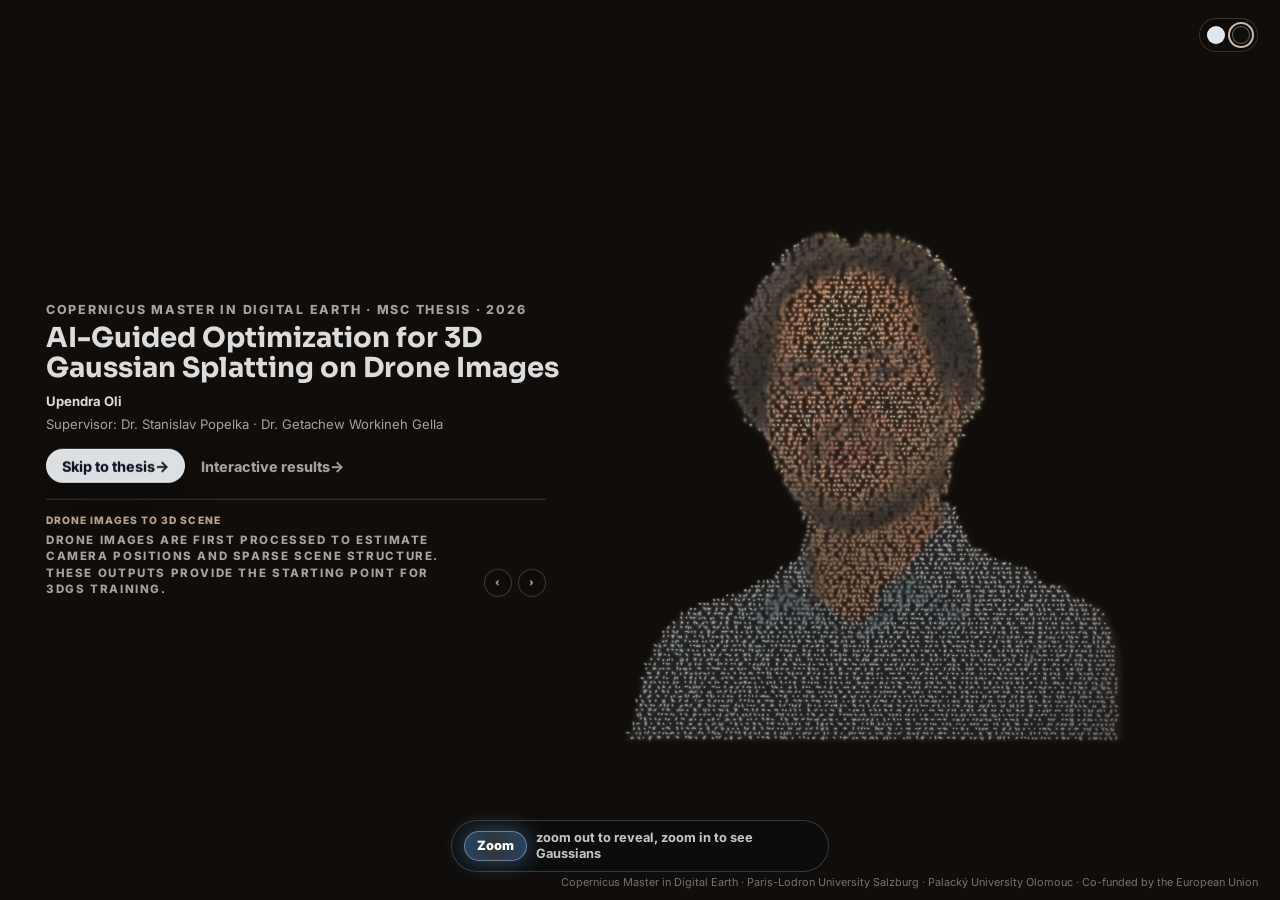
==== index.html @ a8cda3ad "Initial thesis website" ====
<!DOCTYPE html>
<html lang="en">
<head>
  <meta charset="UTF-8">
  <meta name="viewport" content="width=device-width, initial-scale=1.0">
  <title>AI-Guided 3DGS Thesis Home</title>
  <meta name="description" content="Interactive Gaussian home page for Upendra Oli's master's thesis on AI-guided 3D Gaussian Splatting optimization.">
  <link rel="preconnect" href="https://fonts.googleapis.com">
  <link rel="preconnect" href="https://fonts.gstatic.com" crossorigin>
  <link rel="stylesheet" href="https://fonts.googleapis.com/css2?family=Inter:wght@400;500;600;700&family=Sora:wght@500;600;700;800&display=swap">
  <link rel="stylesheet" href="css/styles.css">
</head>
<body class="portal-page" data-home-theme="cloud">
  <main>
    <section class="gaussian-portal standalone" id="home" aria-label="Interactive Gaussian thesis home navigation">
      <canvas id="home-canvas" data-photo-src="assets/photo/8S0A2479cc1.png"></canvas>
      <div class="portal-vignette"></div>

      <header class="portal-title">
        <p>Copernicus Master in Digital Earth &middot; MSc Thesis &middot; 2026</p>
        <h1>AI-Guided Optimization for 3D Gaussian Splatting on Drone Images</h1>
        <div class="portal-meta">
          <strong>Upendra Oli</strong>
          <span>Supervisor: Dr. Stanislav Popelka &middot; Dr. Getachew Workineh Gella</span>
        </div>
        <div class="portal-title-actions" role="group" aria-label="Home page actions">
          <a href="pages/thesis.html">Skip to thesis <span aria-hidden="true">&rarr;</span></a>
          <a class="portal-secondary-action" href="https://geomatupen.github.io/Thesis-Results-Platform/">Interactive results <span aria-hidden="true">&rarr;</span></a>
        </div>
        <aside class="gaussian-fact-card" data-gaussian-facts aria-label="Gaussian Splatting notes">
          <div>
            <span data-gaussian-fact-heading>Drone images to 3D scene</span>
            <p data-gaussian-fact-text>Drone images are first processed to estimate camera positions and sparse scene structure. These outputs provide the starting point for 3DGS training.</p>
          </div>
          <div class="gaussian-fact-controls" role="group" aria-label="Gaussian note controls">
            <button type="button" data-gaussian-fact-prev aria-label="Previous note"><span aria-hidden="true">&lsaquo;</span></button>
            <button type="button" data-gaussian-fact-next aria-label="Next note"><span aria-hidden="true">&rsaquo;</span></button>
          </div>
        </aside>
      </header>

      <div class="theme-picker" role="group" aria-label="Home background theme picker">
        <button type="button" class="is-active" data-home-theme="cloud" aria-label="Light theme" aria-pressed="true"></button>
        <button type="button" data-home-theme="dark" aria-label="Dark theme" aria-pressed="false"></button>
      </div>

      <a class="portal-center-skip" href="pages/thesis.html">Skip to thesis <span aria-hidden="true">&rarr;</span></a>

      <div class="portal-zoom-prompt">
        <button type="button" id="portal-zoom">Zoom</button>
        <span>zoom out to reveal, zoom in to see Gaussians</span>
      </div>

      <p class="home-attribution">
        Copernicus Master in Digital Earth &middot; Paris-Lodron University Salzburg &middot; Palack&yacute; University Olomouc &middot; Co-funded by the European Union
      </p>
    </section>
  </main>

  <script src="js/script.js"></script>
</body>
</html>
---- css/styles.css ----
:root {
  --bg-main: #f4f7fa;
  --bg-section: #ffffff;
  --bg-section-alt: #eaeff4;
  --bg-muted: #f6f9fb;
  --text-main: #0d1b2a;
  --text-muted: #4c5a68;
  --accent-primary: #262d35;
  --accent-secondary: #4c5a68;
  --accent-data: #8a6c1f;
  --accent-soft: #dde3ea;
  --border-soft: #dde3ea;
  --card-bg: #ffffff;
  --figure-surface: #ffffff;
  --figure-surface-strong: #ffffff;
  --figure-surface-border: #dde3ea;
  --figure-muted: #526872;
  --heading: var(--accent-primary);
  --paper: var(--bg-main);
  --surface: var(--bg-section);
  --surface-soft: var(--bg-muted);
  --ink: var(--text-main);
  --muted: var(--text-muted);
  --line: var(--border-soft);
  --blue: var(--accent-primary);
  --copper: #8a6c1f;
  --amber: #c9a227;
  --green: #1f4d3d;
  --shadow: 0 16px 42px rgba(13, 27, 42, 0.1);
  --max: 1120px;
  --font-body: 'Inter', ui-sans-serif, system-ui, -apple-system, BlinkMacSystemFont, "Segoe UI", Arial, sans-serif;
  --font-heading: 'Sora', var(--font-body);
}

* {
  box-sizing: border-box;
}

html {
  scroll-behavior: smooth;
}

body {
  margin: 0;
  background: var(--paper);
  color: var(--ink);
  font-family: var(--font-body);
  line-height: 1.48;
  letter-spacing: 0;
}

h1,
h2,
h3,
h4,
.section-kicker,
.brand strong {
  font-family: var(--font-heading);
}

body[data-site-theme="dark"] {
  --bg-main: #0d1622;
  --bg-section: #15202c;
  --bg-section-alt: #1b2735;
  --bg-muted: #0f1a24;
  --text-main: #eef2f6;
  --text-muted: #a9b6c4;
  --accent-primary: #d7dde3;
  --accent-secondary: #8c9aab;
  --accent-data: #c9a227;
  --accent-soft: #24354a;
  --border-soft: #2b3b4c;
  --card-bg: #172230;
  --figure-surface: #ffffff;
  --figure-surface-strong: #ffffff;
  --figure-surface-border: #708992;
  --figure-muted: #526872;
  --heading: var(--accent-primary);
  --paper: var(--bg-main);
  --surface: var(--bg-section);
  --surface-soft: var(--bg-muted);
  --ink: var(--text-main);
  --muted: var(--text-muted);
  --line: var(--border-soft);
  --blue: var(--accent-primary);
  --copper: #c9a227;
  --amber: #c9a227;
  --green: #6fa08c;
  --shadow: 0 18px 46px rgba(0, 0, 0, 0.34);
}

body.portal-page {
  overflow: hidden;
  background: var(--home-bg, #160f0b);
  --home-text: rgba(255, 255, 255, 0.86);
  --home-muted: rgba(255, 255, 255, 0.62);
  --home-attribution: rgba(255, 255, 255, 0.42);
  --home-link: rgba(255, 226, 198, 0.72);
}

body.portal-page[data-home-theme="dark"] {
  --home-bg: #100d0b;
  --home-bg-rgb: 16, 13, 11;
}

body.portal-page[data-home-theme="cloud"] {
  --home-bg: #eaeff4;
  --home-bg-rgb: 234, 239, 244;
  --home-text: rgba(13, 27, 42, 0.9);
  --home-muted: rgba(76, 90, 104, 0.68);
  --home-attribution: rgba(76, 90, 104, 0.72);
  --home-link: rgba(27, 58, 92, 0.9);
}

img {
  display: block;
  max-width: 100%;
}

a {
  color: inherit;
}

h1,
h2,
h3,
p,
dl,
dd {
  margin-top: 0;
}

h1,
h2 {
  letter-spacing: 0;
}

h1 {
  max-width: 850px;
  margin-bottom: 14px;
  font-size: clamp(2rem, 4.2vw, 4.25rem);
  line-height: 1.03;
}

.thesis-page h1,
.thesis-page h2 {
  color: var(--heading);
}

h2 {
  max-width: 880px;
  margin-bottom: 0;
  font-size: clamp(1.35rem, 2.2vw, 2.2rem);
  line-height: 1.13;
}

p,
li,
dd,
dt {
  font-size: 0.94rem;
}

.site-header {
  position: sticky;
  top: 0;
  z-index: 30;
  display: flex;
  align-items: center;
  justify-content: space-between;
  min-height: 60px;
  padding: 0 max(18px, calc((100vw - var(--max)) / 2));
  background: color-mix(in srgb, var(--paper) 92%, white 8%);
  border-bottom: 1px solid rgba(29, 37, 48, 0.14);
  backdrop-filter: blur(16px);
}

.brand {
  display: inline-flex;
  align-items: center;
  gap: 10px;
  text-decoration: none;
}

.brand-mark {
  display: grid;
  place-items: center;
  width: 42px;
  height: 30px;
  color: white;
  background: var(--ink);
  border-radius: 3px;
  font-size: 0.72rem;
  font-weight: 800;
}

.brand strong,
.brand small {
  display: block;
}

.brand strong {
  font-size: 0.86rem;
  line-height: 1.1;
}

.brand small {
  color: var(--muted);
  font-size: 0.72rem;
}

.site-nav {
  display: flex;
  align-items: center;
  gap: 16px;
  color: var(--muted);
  font-size: 0.82rem;
  font-weight: 680;
}

.site-nav a {
  text-decoration: none;
}

.site-nav a:hover {
  color: var(--blue);
}

.site-theme-toggle {
  display: inline-flex;
  gap: 7px;
  padding: 5px;
  border: 1px solid var(--line);
  border-radius: 999px;
  background: color-mix(in srgb, var(--surface) 78%, transparent);
}

.site-theme-toggle button {
  position: relative;
  width: 18px;
  height: 18px;
  padding: 0;
  border: 1px solid rgba(255, 255, 255, 0.55);
  border-radius: 50%;
  cursor: pointer;
}

.site-theme-toggle button.is-active {
  outline: 2px solid var(--copper);
  outline-offset: 2px;
}

.site-theme-toggle [data-site-theme="cloud"] { background: #dfe8ec; }
.site-theme-toggle [data-site-theme="dark"] { background: #100d0b; }

.floating-theme-toggle {
  backdrop-filter: blur(12px);
}

.thesis-topbar {
  position: fixed;
  top: 22px;
  left: 50%;
  z-index: 40;
  display: grid;
  grid-template-columns: auto minmax(0, 1fr) auto;
  gap: 12px;
  align-items: center;
  width: min(1120px, calc(100% - 28px));
  padding: 0;
  transform: translateX(-50%);
  transition: padding 180ms ease, border-color 180ms ease, background 180ms ease, box-shadow 180ms ease;
}

.thesis-topbar.is-scrolled {
  top: 0;
  width: 100%;
  padding: 8px max(18px, calc((100vw - 1120px) / 2));
  border-bottom: 1px solid var(--border-soft);
  background: color-mix(in srgb, var(--bg-section) 88%, transparent);
  box-shadow: 0 16px 42px rgba(31, 42, 48, 0.12);
  backdrop-filter: blur(16px);
}

.thesis-home-link,
.thesis-topnav a {
  display: inline-flex;
  align-items: center;
  justify-content: center;
  min-height: 32px;
  color: var(--text-main);
  font-size: 0.78rem;
  font-weight: 720;
  text-decoration: none;
  white-space: nowrap;
}

.thesis-home-link {
  gap: 7px;
  padding: 0;
}

.thesis-home-link i {
  color: var(--accent-primary);
  font-size: 0.8rem;
}

.thesis-nav-toggle {
  display: none;
  align-items: center;
  justify-content: center;
  gap: 7px;
  min-height: 34px;
  padding: 0 12px;
  color: var(--text-main);
  font: inherit;
  font-size: 0.76rem;
  font-weight: 520;
  border: 0;
  border-radius: 999px;
  background: color-mix(in srgb, var(--accent-soft) 42%, transparent);
  cursor: pointer;
}

.thesis-nav-toggle i {
  color: var(--accent-primary);
  font-size: 0.82rem;
}

.thesis-topnav {
  display: flex;
  justify-content: center;
  gap: 2px;
  min-width: 0;
  overflow-x: auto;
  scrollbar-width: none;
}

.thesis-topnav::-webkit-scrollbar {
  display: none;
}

.thesis-topnav a {
  padding: 0 10px;
  color: var(--text-muted);
}

.thesis-home-link:hover,
.thesis-topnav a:hover,
.thesis-topnav a:focus {
  color: var(--accent-primary);
}

.thesis-topbar.is-scrolled .thesis-home-link,
.thesis-topbar.is-scrolled .thesis-topnav a {
  border-radius: 999px;
}

.thesis-topbar.is-scrolled .thesis-home-link {
  padding: 0 12px;
  background: color-mix(in srgb, var(--accent-soft) 52%, transparent);
}

.thesis-topbar.is-scrolled .thesis-topnav a:hover,
.thesis-topbar.is-scrolled .thesis-topnav a:focus {
  background: color-mix(in srgb, var(--accent-soft) 68%, transparent);
}

.thesis-topnav a::after,
.thesis-home-link::after {
  content: "";
  display: block;
  width: 0;
  height: 1px;
  background: var(--accent-primary);
  transition: width 160ms ease;
}

.thesis-topnav a,
.thesis-home-link {
  flex-direction: column;
  gap: 3px;
}

.thesis-home-link {
  flex-direction: row;
}

.thesis-topnav a:hover::after,
.thesis-topnav a:focus::after,
.thesis-home-link:hover::after,
.thesis-home-link:focus::after {
  width: 100%;
}

.top-floating-actions {
  position: fixed;
  top: 14px;
  right: 14px;
  z-index: 25;
  display: flex;
  align-items: center;
  gap: 8px;
}

.home-icon-link {
  position: relative;
  display: grid;
  place-items: center;
  width: 31px;
  height: 31px;
  color: var(--ink);
  background: color-mix(in srgb, var(--surface) 78%, transparent);
  border: 1px solid var(--line);
  border-radius: 50%;
  box-shadow: var(--shadow);
  backdrop-filter: blur(12px);
}

.home-icon-link span {
  position: relative;
  width: 13px;
  height: 10px;
  border: 1.6px solid currentColor;
  border-top: 0;
  border-radius: 1px;
}

.home-icon-link span::before {
  content: "";
  position: absolute;
  top: -7px;
  left: 1px;
  width: 9px;
  height: 9px;
  border-top: 1.6px solid currentColor;
  border-left: 1.6px solid currentColor;
  transform: rotate(45deg);
}

.nav-toggle {
  display: none;
  width: 40px;
  height: 40px;
  padding: 9px;
  border: 0;
  background: transparent;
}

.nav-toggle span {
  display: block;
  height: 2px;
  margin: 5px 0;
  background: var(--ink);
}

.hero,
.logos,
.section,
.metric-strip,
.site-footer {
  width: min(var(--max), calc(100% - 36px));
  margin-right: auto;
  margin-left: auto;
}

.gaussian-portal {
  position: relative;
  min-height: calc(100vh - 60px);
  overflow: hidden;
  background: var(--home-bg, #160f0b);
  color: white;
}

.gaussian-portal.standalone {
  min-height: 100vh;
}

#portrait-canvas,
#home-canvas {
  position: absolute;
  inset: 0;
  width: 100%;
  height: 100%;
  cursor: grab;
}

#portrait-canvas:active,
#home-canvas:active {
  cursor: grabbing;
}

.portal-shade,
.portal-vignette {
  position: absolute;
  inset: 0;
  pointer-events: none;
  background:
    radial-gradient(circle at 64% 45%, rgba(255, 255, 255, 0.04), transparent 24%),
    linear-gradient(90deg, rgba(13, 18, 25, 0.88), rgba(13, 18, 25, 0.55) 38%, rgba(13, 18, 25, 0.22)),
    linear-gradient(0deg, rgba(13, 18, 25, 0.85), rgba(13, 18, 25, 0.06) 44%);
}

.portal-vignette {
  z-index: 1;
  background:
    radial-gradient(circle at 50% 52%, transparent 24%, rgba(var(--home-bg-rgb, 22, 15, 11), 0.04) 54%, rgba(var(--home-bg-rgb, 22, 15, 11), 0.58) 100%),
    linear-gradient(180deg, rgba(var(--home-bg-rgb, 22, 15, 11), 0.1), rgba(var(--home-bg-rgb, 22, 15, 11), 0.52));
}

.theme-picker {
  position: absolute;
  top: 18px;
  right: 22px;
  z-index: 20;
  display: flex;
  flex-wrap: wrap;
  justify-content: center;
  gap: 7px;
  max-width: min(180px, calc(100% - 36px));
  padding: 7px;
  background: rgba(var(--home-bg-rgb, 22, 15, 11), 0.42);
  border: 1px solid rgba(255, 226, 198, 0.18);
  border-radius: 999px;
  pointer-events: auto;
  backdrop-filter: blur(10px);
}

.theme-picker button {
  position: relative;
  width: 18px;
  height: 18px;
  padding: 0;
  border: 1px solid rgba(255, 255, 255, 0.34);
  border-radius: 50%;
  cursor: pointer;
  touch-action: manipulation;
  transition: outline-color 150ms ease, transform 150ms ease;
}

.theme-picker button.is-active {
  outline: 2px solid rgba(255, 238, 211, 0.78);
  outline-offset: 2px;
}

.theme-picker button:hover,
.theme-picker button:focus-visible {
  transform: scale(1.16);
}

.site-theme-toggle button::after,
.theme-picker button::after {
  content: attr(aria-label);
  position: absolute;
  top: calc(100% + 10px);
  left: 50%;
  z-index: 10;
  padding: 5px 8px;
  border: 1px solid rgba(154, 90, 46, 0.28);
  border-radius: 999px;
  color: var(--home-text, var(--text-main));
  background: rgba(255, 255, 255, 0.86);
  box-shadow: 0 10px 24px rgba(31, 42, 48, 0.12);
  font-size: 0.68rem;
  font-weight: 720;
  line-height: 1;
  white-space: nowrap;
  opacity: 0;
  pointer-events: none;
  transform: translate(-50%, -3px);
  transition: opacity 140ms ease, transform 140ms ease;
  backdrop-filter: blur(10px);
}

.site-theme-toggle button:hover::after,
.theme-picker button:hover::after {
  opacity: 1;
  transform: translate(-50%, 0);
}

.site-theme-toggle button.theme-tooltip-suppressed:hover::after,
.theme-picker button.theme-tooltip-suppressed:hover::after {
  opacity: 0;
  transform: translate(-50%, -3px);
}

body[data-site-theme="dark"] .site-theme-toggle button::after,
body.portal-page[data-home-theme="dark"] .theme-picker button::after {
  border-color: rgba(211, 139, 87, 0.38);
  color: #fff5ec;
  background: rgba(16, 13, 11, 0.82);
}

.theme-picker [data-home-theme="cloud"] { background: #dfe8ec; }
.theme-picker [data-home-theme="dark"] { background: #100d0b; }

.portal-title {
  position: absolute;
  top: 50%;
  left: max(18px, calc((100vw - var(--max)) / 2 - 34px));
  z-index: 4;
  width: min(560px, calc(100% - 48px));
  color: var(--home-text);
  text-align: left;
  transform: translateY(-50%);
  opacity: var(--portal-title-opacity, 1);
  pointer-events: var(--portal-title-events, auto);
  transition: opacity 320ms ease, transform 320ms ease;
}

.portal-title p {
  margin-bottom: 5px;
  color: var(--home-muted);
  font-size: 0.78rem;
  line-height: 1.2;
  font-weight: 780;
  letter-spacing: 0.14em;
  text-transform: uppercase;
}

.portal-title h1 {
  max-width: 760px;
  margin: 0;
  font-size: clamp(1.35rem, 2.15vw, 2.05rem);
  line-height: 1.08;
  font-weight: 720;
}

.portal-meta {
  display: grid;
  gap: 2px;
  margin-top: 9px;
  color: var(--home-muted);
  font-size: 0.82rem;
  line-height: 1.6;
}

.portal-meta strong {
  color: var(--home-text);
  font-size: 0.82rem;
}

.portal-title-actions {
  display: flex;
  flex-wrap: wrap;
  justify-content: flex-start;
  gap: 9px;
  margin-top: 14px;
}

.portal-title-actions a,
.portal-title-actions button {
  display: inline-flex;
  align-items: center;
  justify-content: center;
  min-height: 34px;
  padding: 0 15px;
  border: 1px solid rgba(154, 90, 46, 0.28);
  border-radius: 999px;
  color: var(--home-text);
  background: rgba(255, 255, 255, 0.32);
  box-shadow: 0 12px 30px rgba(31, 42, 48, 0.1);
  font: inherit;
  font-size: 0.9rem;
  font-weight: 760;
  text-decoration: none;
  cursor: pointer;
  backdrop-filter: blur(14px);
  transition: transform 160ms ease, border-color 160ms ease, background 160ms ease;
}

.portal-title-actions a:not(.portal-secondary-action),
.portal-center-skip {
  border-color: color-mix(in srgb, var(--accent-primary) 78%, transparent);
  color: #fff;
  background: color-mix(in srgb, var(--accent-primary) 92%, transparent);
  box-shadow: 0 14px 34px rgba(31, 42, 48, 0.18);
}

.portal-title-actions a span {
  font-size: 1.05em;
  line-height: 1;
}

.portal-center-skip {
  position: absolute;
  left: 50%;
  top: 50%;
  z-index: 6;
  display: inline-flex;
  align-items: center;
  justify-content: center;
  min-height: 34px;
  padding: 0 15px;
  border: 1px solid color-mix(in srgb, var(--accent-primary) 78%, transparent);
  border-radius: 999px;
  color: #fff;
  background: color-mix(in srgb, var(--accent-primary) 92%, transparent);
  box-shadow: 0 14px 34px rgba(31, 42, 48, 0.18);
  font-size: 0.84rem;
  font-weight: 760;
  text-decoration: none;
  opacity: var(--portal-skip-opacity, 0);
  pointer-events: var(--portal-skip-events, none);
  transform: translate(-50%, -50%);
  backdrop-filter: blur(14px);
  transition: opacity 320ms ease, transform 160ms ease, border-color 160ms ease, background 160ms ease;
}

.portal-center-skip:hover {
  border-color: var(--accent-primary);
  background: color-mix(in srgb, var(--accent-primary) 82%, black);
  transform: translate(-50%, calc(-50% - 1px));
}

.portal-center-skip span {
  margin-left: 6px;
  font-size: 1.05em;
  line-height: 1;
}

.portal-title-actions a:hover,
.portal-title-actions button:hover {
  transform: translateY(-1px);
  border-color: var(--accent-primary);
  background: color-mix(in srgb, var(--accent-primary) 82%, black);
}

body.portal-page[data-home-theme="dark"] .portal-title-actions a,
body.portal-page[data-home-theme="dark"] .portal-title-actions button,
body.portal-page[data-home-theme="dark"] .portal-center-skip {
  border-color: rgba(211, 139, 87, 0.38);
  background: rgba(16, 13, 11, 0.34);
}

body.portal-page[data-home-theme="dark"] .portal-title-actions a:not(.portal-secondary-action),
body.portal-page[data-home-theme="dark"] .portal-center-skip {
  border-color: rgba(238, 242, 246, 0.76);
  color: #0d1622;
  background: rgba(238, 242, 246, 0.92);
  box-shadow: 0 16px 38px rgba(0, 0, 0, 0.28);
}

body.portal-page[data-home-theme="dark"] .portal-title-actions a:hover,
body.portal-page[data-home-theme="dark"] .portal-title-actions button:hover,
body.portal-page[data-home-theme="dark"] .portal-center-skip:hover {
  border-color: rgba(211, 139, 87, 0.68);
  background: rgba(16, 13, 11, 0.56);
}

body.portal-page[data-home-theme="dark"] .portal-title-actions a:not(.portal-secondary-action):hover,
body.portal-page[data-home-theme="dark"] .portal-center-skip:hover {
  border-color: #ffffff;
  background: #ffffff;
}

.portal-title-actions .portal-secondary-action,
body.portal-page[data-home-theme="dark"] .portal-title-actions .portal-secondary-action {
  border-color: transparent;
  background: transparent;
  box-shadow: none;
  color: var(--home-muted);
  padding-inline: 6px;
  backdrop-filter: none;
}

.portal-title-actions .portal-secondary-action:hover,
body.portal-page[data-home-theme="dark"] .portal-title-actions .portal-secondary-action:hover {
  border-color: transparent;
  background: transparent;
  color: var(--home-text);
  transform: translateY(-1px);
}

.gaussian-fact-card {
  display: grid;
  grid-template-columns: minmax(0, 1fr) auto;
  gap: 14px;
  align-items: end;
  width: min(500px, 100%);
  min-height: 98px;
  margin-top: 16px;
  padding-top: 12px;
  border-top: 1px solid rgba(154, 90, 46, 0.24);
  color: var(--home-muted);
}

.gaussian-fact-card span {
  display: block;
  margin-bottom: 4px;
  color: var(--home-link);
  font-size: 0.64rem;
  font-weight: 820;
  letter-spacing: 0.1em;
  text-transform: uppercase;
}

.gaussian-fact-card p {
  max-width: 430px;
  min-height: 42px;
  margin: 0;
  font-size: 0.72rem;
  line-height: 1.42;
}

.gaussian-fact-controls {
  display: flex;
  gap: 6px;
}

.gaussian-fact-controls button {
  display: inline-grid;
  place-items: center;
  width: 28px;
  height: 28px;
  padding: 0;
  border: 1px solid rgba(154, 90, 46, 0.28);
  border-radius: 50%;
  color: var(--home-text);
  background: rgba(255, 255, 255, 0.22);
  font: inherit;
  font-size: 1rem;
  font-weight: 720;
  line-height: 1;
  cursor: pointer;
  backdrop-filter: blur(12px);
}

.gaussian-fact-controls button span {
  transform: translateY(1px);
}

.gaussian-fact-controls button:hover {
  border-color: rgba(154, 90, 46, 0.56);
  background: rgba(255, 255, 255, 0.42);
}

body.portal-page[data-home-theme="dark"] .gaussian-fact-card {
  border-top-color: rgba(211, 139, 87, 0.32);
}

body.portal-page[data-home-theme="dark"] .gaussian-fact-controls button {
  border-color: rgba(211, 139, 87, 0.34);
  background: rgba(16, 13, 11, 0.3);
}

.portal-copy {
  position: relative;
  z-index: 2;
  width: min(560px, calc(100% - 36px));
  padding: clamp(42px, 9vh, 86px) 0 0 max(18px, calc((100vw - var(--max)) / 2));
}

.portal-copy h1 {
  max-width: 520px;
  margin-bottom: 12px;
  font-size: clamp(2rem, 5vw, 4.2rem);
}

.portal-copy p:not(.eyebrow) {
  max-width: 520px;
  margin-bottom: 18px;
  color: rgba(255, 255, 255, 0.78);
}

.portal-actions {
  display: flex;
  flex-wrap: wrap;
  gap: 8px;
}

.portal-actions .button.secondary {
  color: white;
  border-color: rgba(255, 255, 255, 0.5);
}

.portal-nodes {
  position: absolute;
  inset: 0;
  z-index: 3;
  opacity: var(--portal-node-opacity, 0);
  pointer-events: var(--portal-node-events, none);
  transition: opacity 420ms ease;
}

.portal-nodes a {
  position: absolute;
  left: var(--x);
  top: var(--y);
  display: grid;
  place-items: center;
  width: 124px;
  height: 58px;
  padding: 0;
  color: #1b252b;
  background: transparent;
  border: 0;
  font-size: 0.7rem;
  font-weight: 820;
  text-align: center;
  text-decoration: none;
  transform: translate(-50%, -50%) scale(var(--portal-node-scale, 0.86));
  transition: transform 360ms ease;
}

.portal-nodes a i {
  position: absolute;
  inset: 7px 5px;
  border-radius: 50%;
  background:
    radial-gradient(ellipse at 43% 42%, rgba(255, 255, 250, 0.94) 0 13%, rgba(231, 238, 241, 0.82) 34%, rgba(185, 118, 76, 0.2) 61%, rgba(185, 118, 76, 0.08) 78%, rgba(185, 118, 76, 0.025) 90%, rgba(185, 118, 76, 0) 100%);
  box-shadow:
    0 0 16px rgba(255, 255, 250, 0.56),
    0 0 32px rgba(168, 99, 53, 0.16);
  transform: rotate(-9deg) scaleX(1.34) scaleY(0.78);
  transition: background 260ms ease, box-shadow 260ms ease, transform 260ms ease;
}

.portal-nodes a span {
  position: relative;
  z-index: 1;
  max-width: 78px;
  padding: 0;
  color: inherit;
  text-shadow:
    -1px 0 4px rgba(255, 255, 252, 0.84),
    1px 0 4px rgba(255, 255, 252, 0.84),
    0 -1px 4px rgba(255, 255, 252, 0.84),
    0 1px 4px rgba(255, 255, 252, 0.84),
    0 0 12px rgba(223, 232, 236, 0.72);
  white-space: nowrap;
}

.portal-nodes a:hover {
  transform: translate(-50%, -50%) scale(1);
}

.portal-nodes a:hover,
.portal-nodes a:focus {
  color: #1b252b;
}

.portal-nodes a:hover i,
.portal-nodes a:focus i {
  background:
    radial-gradient(ellipse at 43% 42%, rgba(255, 255, 252, 0.98) 0 14%, rgba(231, 238, 241, 0.9) 34%, rgba(185, 118, 76, 0.26) 62%, rgba(185, 118, 76, 0.1) 80%, rgba(185, 118, 76, 0.025) 91%, rgba(185, 118, 76, 0) 100%);
  box-shadow:
    0 0 18px rgba(255, 255, 252, 0.64),
    0 0 38px rgba(168, 99, 53, 0.22);
  transform: rotate(-9deg) scaleX(1.42) scaleY(0.84);
}

body.portal-page[data-home-theme="dark"] .portal-nodes a,
body.portal-page[data-home-theme="dark"] .home-menu-toggle,
body.portal-page[data-home-theme="dark"] .home-menu-list a {
  color: #fff5ec;
}

body.portal-page[data-home-theme="dark"] .portal-nodes a i,
body.portal-page[data-home-theme="dark"] .home-menu-toggle i,
body.portal-page[data-home-theme="dark"] .home-menu-list a i {
  background:
    radial-gradient(circle at 48% 45%, rgba(255, 238, 213, 0.9) 0 12%, rgba(215, 149, 91, 0.58) 34%, rgba(168, 99, 53, 0.2) 63%, rgba(168, 99, 53, 0.06) 82%, rgba(168, 99, 53, 0) 100%);
  box-shadow:
    0 0 14px rgba(255, 238, 213, 0.24),
    0 0 34px rgba(215, 149, 91, 0.22);
}

body.portal-page[data-home-theme="dark"] .portal-nodes a span,
body.portal-page[data-home-theme="dark"] .home-menu-toggle i,
body.portal-page[data-home-theme="dark"] .home-menu-list a i {
  text-shadow:
    0 1px 2px rgba(16, 13, 11, 0.65),
    0 0 9px rgba(215, 149, 91, 0.42);
}

body.portal-page[data-home-theme="dark"] .home-menu-toggle i::before {
  opacity: 0.54;
  box-shadow:
    0 -4px 0 rgba(255, 245, 236, 0.54),
    0 4px 0 rgba(255, 245, 236, 0.54),
    0 0 6px rgba(215, 149, 91, 0.42);
}

.portal-hint {
  position: absolute;
  right: max(18px, calc((100vw - var(--max)) / 2));
  bottom: 22px;
  z-index: 3;
  padding: 8px 11px;
  color: rgba(255, 255, 255, 0.76);
  background: rgba(13, 18, 25, 0.56);
  border: 1px solid rgba(255, 255, 255, 0.2);
  border-radius: 999px;
  font-size: 0.78rem;
  font-weight: 720;
}

.portal-zoom-prompt {
  position: absolute;
  left: 50%;
  bottom: 28px;
  z-index: 4;
  display: flex;
  align-items: center;
  gap: 9px;
  padding: 9px 12px;
  color: rgba(255, 255, 255, 0.76);
  background: rgba(8, 12, 18, 0.42);
  border: 1px solid rgba(255, 255, 255, 0.18);
  border-radius: 999px;
  transform: translateX(-50%);
  backdrop-filter: blur(12px);
}

.portal-zoom-prompt button {
  min-height: 30px;
  padding: 0 12px;
  color: white;
  background:
    radial-gradient(circle at 50% 50%, rgba(255, 255, 255, 0.16), rgba(40, 79, 120, 0.88));
  border: 1px solid rgba(255, 255, 255, 0.34);
  border-radius: 999px;
  box-shadow: 0 0 24px rgba(103, 160, 215, 0.48);
  font: inherit;
  font-size: 0.8rem;
  font-weight: 850;
  cursor: pointer;
}

.portal-zoom-prompt span {
  max-width: min(280px, calc(100vw - 130px));
  font-size: 0.8rem;
  font-weight: 720;
  line-height: 1.25;
}

.home-gaussian-menu {
  position: absolute;
  right: 22px;
  top: 50%;
  z-index: 8;
  display: grid;
  gap: 6px;
  transform: translateY(-50%);
}

.home-menu-toggle,
.home-menu-list a {
  position: relative;
  display: grid;
  place-items: center;
  width: 26px;
  height: 26px;
  padding: 0;
  color: #1b252b;
  background: transparent;
  border: 0;
  font: inherit;
  font-size: 0.62rem;
  font-weight: 850;
  text-decoration: none;
  cursor: pointer;
}

.home-menu-toggle {
  width: 38px;
  height: 38px;
}

.home-menu-list a {
  width: 24px;
  height: 24px;
}

.home-menu-toggle i,
.home-menu-list a i {
  position: absolute;
  inset: 1px;
  display: grid;
  place-items: center;
  border-radius: 50%;
  background:
    radial-gradient(circle at 48% 45%, rgba(255, 255, 250, 0.96) 0 13%, rgba(231, 238, 241, 0.82) 34%, rgba(185, 118, 76, 0.24) 61%, rgba(185, 118, 76, 0.08) 80%, rgba(185, 118, 76, 0.02) 92%, rgba(185, 118, 76, 0) 100%);
  box-shadow:
    0 0 14px rgba(255, 255, 250, 0.56),
    0 0 30px rgba(168, 99, 53, 0.2);
  color: #1b252b;
  font-size: 0.58rem;
  font-style: normal;
  font-weight: 900;
  text-shadow:
    0 1px 0 rgba(255, 255, 255, 0.55),
    0 0 7px rgba(223, 232, 236, 0.55);
  transform: none;
}

.home-menu-toggle i::before {
  content: "";
  width: 11px;
  height: 1.4px;
  background: currentColor;
  border-radius: 999px;
  opacity: 0.42;
  box-shadow:
    0 -4px 0 rgba(27, 37, 43, 0.42),
    0 4px 0 rgba(27, 37, 43, 0.42),
    0 0 5px rgba(255, 255, 252, 0.45);
}

.home-menu-toggle i::after {
  content: "";
  display: none;
}

.home-menu-toggle span,
.home-menu-list a span {
  position: absolute;
  right: 34px;
  padding: 5px 8px;
  color: rgba(255, 246, 232, 0.95);
  background: rgba(50, 27, 17, 0.62);
  border: 1px solid rgba(198, 128, 77, 0.55);
  border-radius: 999px;
  font-size: 0.72rem;
  white-space: nowrap;
  opacity: 0;
  pointer-events: none;
  text-shadow: 0 0 10px rgba(198, 128, 77, 0.76);
  transform: translateX(6px);
  transition: opacity 160ms ease, transform 160ms ease;
  backdrop-filter: blur(8px);
}

.home-menu-toggle span {
  opacity: 0;
  transform: translateX(6px);
}

.home-menu-toggle:hover span,
.home-menu-toggle:focus span,
.home-gaussian-menu.is-open .home-menu-toggle span {
  opacity: 1;
  transform: translateX(0);
}

.home-menu-list {
  display: grid;
  gap: 8px;
  opacity: 0;
  pointer-events: none;
  transform: translateX(10px);
  transition: opacity 180ms ease, transform 180ms ease;
}

.home-gaussian-menu.is-open .home-menu-list,
.home-gaussian-menu:focus-within .home-menu-list,
.home-gaussian-menu:hover .home-menu-list {
  opacity: 1;
  pointer-events: auto;
  transform: translateX(0);
}

.home-gaussian-menu.is-open .home-menu-list a span,
.home-gaussian-menu:hover .home-menu-list a span,
.home-gaussian-menu:focus-within .home-menu-list a span,
.home-menu-list a:hover span,
.home-menu-list a:focus span {
  opacity: 1;
  transform: translateX(0);
}

.home-menu-list a:hover i,
.home-menu-toggle:hover i {
  background:
    radial-gradient(circle at 48% 45%, rgba(255, 255, 252, 1) 0 14%, rgba(231, 238, 241, 0.9) 34%, rgba(185, 118, 76, 0.3) 62%, rgba(185, 118, 76, 0.1) 82%, rgba(185, 118, 76, 0.025) 92%, rgba(185, 118, 76, 0) 100%);
  box-shadow:
    0 0 18px rgba(255, 255, 252, 0.66),
    0 0 38px rgba(168, 99, 53, 0.24);
}

.home-attribution {
  position: absolute;
  right: 22px;
  bottom: 10px;
  z-index: 7;
  width: min(1180px, calc(100% - 44px));
  margin: 0;
  color: var(--home-attribution);
  font-size: 0.68rem;
  line-height: 1.35;
  text-align: right;
}

.home-attribution a {
  color: var(--home-link);
  text-decoration: none;
}

.return-portal {
  position: fixed;
  right: 16px;
  bottom: 16px;
  z-index: 25;
  padding: 8px 11px;
  color: white;
  background: rgba(29, 37, 48, 0.84);
  border: 1px solid rgba(255, 255, 255, 0.2);
  border-radius: 999px;
  font-size: 0.78rem;
  font-weight: 760;
  text-decoration: none;
  backdrop-filter: blur(10px);
}

.gaussian-shortcuts {
  position: fixed;
  right: 16px;
  top: 50%;
  z-index: 24;
  display: grid;
  gap: 8px;
  transform: translateY(-50%);
}

.gaussian-shortcuts a {
  position: relative;
  display: grid;
  place-items: center;
  width: 42px;
  height: 42px;
  color: white;
  text-decoration: none;
}

.gaussian-shortcuts span {
  position: absolute;
  inset: 2px;
  border-radius: 50%;
  background:
    radial-gradient(circle, rgba(255, 238, 211, 0.96) 0 9%, rgba(200, 130, 79, 0.82) 28%, rgba(130, 76, 47, 0.2) 68%, transparent 80%);
  box-shadow: 0 0 20px rgba(218, 149, 91, 0.5);
}

.gaussian-shortcuts em {
  position: absolute;
  right: 46px;
  padding: 5px 8px;
  color: var(--ink);
  background: var(--surface);
  border: 1px solid var(--line);
  border-radius: 999px;
  box-shadow: var(--shadow);
  font-size: 0.72rem;
  font-style: normal;
  font-weight: 760;
  white-space: nowrap;
  opacity: 0;
  pointer-events: none;
  transform: translateX(6px);
  transition: opacity 160ms ease, transform 160ms ease;
}

.gaussian-shortcuts a:hover em {
  opacity: 1;
  transform: translateX(0);
}

.hero {
  display: grid;
  grid-template-columns: minmax(0, 0.94fr) minmax(0, 1.06fr);
  gap: 28px;
  align-items: stretch;
  padding: 34px 0 22px;
}

.hero-media {
  min-height: 360px;
  background: var(--ink);
  border: 1px solid var(--line);
}

.hero-media img {
  width: 100%;
  height: 100%;
  object-fit: cover;
}

.hero-copy {
  display: flex;
  flex-direction: column;
  justify-content: center;
  padding: 22px 0;
}

.eyebrow {
  margin-bottom: 9px;
  color: var(--copper);
  font-size: 0.7rem;
  font-weight: 820;
  letter-spacing: 0.12em;
  text-transform: uppercase;
}

.lead {
  max-width: 760px;
  margin-bottom: 20px;
  color: var(--muted);
  font-size: 1.02rem;
}

.thesis-meta {
  display: grid;
  grid-template-columns: repeat(2, minmax(0, 1fr));
  gap: 8px;
  margin-bottom: 0;
}

.thesis-meta div {
  padding: 10px 12px;
  background: var(--surface);
  border: 1px solid var(--line);
}

.thesis-meta dt {
  margin-bottom: 2px;
  color: var(--muted);
  font-size: 0.72rem;
  font-weight: 780;
  text-transform: uppercase;
}

.thesis-meta dd {
  margin-bottom: 0;
  font-weight: 650;
}

.logos {
  display: grid;
  grid-template-columns: repeat(4, minmax(0, 1fr));
  gap: 18px;
  align-items: center;
  padding: 14px 0 28px;
}

.logos img {
  width: 100%;
  max-height: 45px;
  object-fit: contain;
}

.section {
  padding: 42px 0;
  border-top: 1px solid var(--line);
}

.two-column {
  display: grid;
  grid-template-columns: minmax(260px, 0.72fr) minmax(0, 1fr);
  gap: 42px;
}

.section-title {
  margin-bottom: 20px;
}

.two-column .section-title {
  margin-bottom: 0;
}

.section-title.narrow {
  max-width: 850px;
}

.prose {
  color: var(--muted);
}

.prose p:last-child {
  margin-bottom: 0;
}

.prose.compact {
  max-width: 880px;
  margin-bottom: 18px;
}

.metric-strip {
  display: grid;
  grid-template-columns: repeat(5, minmax(0, 1fr));
  gap: 1px;
  padding: 0;
  overflow: hidden;
  background: var(--line);
  border: 1px solid var(--line);
}

.metric-strip article,
.results-summary article {
  background: var(--surface);
  padding: 15px;
}

.metric-strip strong,
.results-summary strong {
  display: block;
  color: var(--blue);
  font-size: 1.7rem;
  line-height: 1;
}

.metric-strip span,
.results-summary span {
  display: block;
  margin-top: 7px;
  color: var(--muted);
  font-size: 0.78rem;
  font-weight: 680;
}

.objective-grid {
  display: grid;
  grid-template-columns: repeat(5, minmax(0, 1fr));
  gap: 10px;
}

.objective-grid article,
.method-grid article {
  padding: 15px;
  background: var(--surface);
  border: 1px solid var(--line);
}

.objective-grid span {
  display: block;
  margin-bottom: 14px;
  color: var(--blue);
  font-size: 0.78rem;
  font-weight: 850;
}

.objective-grid p,
.method-grid p {
  margin-bottom: 0;
  color: var(--muted);
  font-size: 0.88rem;
}

.method-grid {
  display: grid;
  grid-template-columns: repeat(4, minmax(0, 1fr));
  gap: 10px;
  margin-bottom: 16px;
}

.method-grid strong {
  display: block;
  margin-bottom: 7px;
  font-size: 0.92rem;
}

.figure-row {
  display: grid;
  grid-template-columns: minmax(0, 1.25fr) minmax(260px, 0.75fr);
  gap: 12px;
}

.figure-grid {
  display: grid;
  gap: 12px;
}

.figure-grid.three {
  grid-template-columns: repeat(3, minmax(0, 1fr));
}

.comparison-grid,
.platform-grid {
  display: grid;
  grid-template-columns: repeat(4, minmax(0, 1fr));
  gap: 10px;
}

.platform-grid {
  grid-template-columns: repeat(3, minmax(0, 1fr));
}

.figure-card {
  margin: 0;
  padding: 9px;
  background: var(--surface);
  border: 1px solid var(--line);
}

.figure-card.large img {
  aspect-ratio: 16 / 8.5;
}

.figure-button {
  display: block;
  width: 100%;
  padding: 0;
  border: 0;
  background: transparent;
  cursor: zoom-in;
}

.figure-button img {
  width: 100%;
  aspect-ratio: 16 / 10;
  object-fit: contain;
  background: var(--surface-soft);
}

.comparison-grid .figure-button img,
.platform-grid .figure-button img {
  object-fit: cover;
}

figcaption {
  margin-top: 7px;
  color: var(--muted);
  font-size: 0.76rem;
}

.evidence-section {
  background:
    linear-gradient(90deg, rgba(40, 79, 120, 0.055), transparent 35%),
    var(--paper);
}

.results-summary {
  display: grid;
  grid-template-columns: repeat(4, minmax(0, 1fr));
  gap: 8px;
  margin-bottom: 14px;
}

.tabs {
  margin-top: 14px;
}

.tab-list {
  display: flex;
  flex-wrap: wrap;
  gap: 6px;
  margin-bottom: 12px;
}

.tab {
  min-height: 34px;
  padding: 0 12px;
  color: var(--muted);
  background: var(--surface);
  border: 1px solid var(--line);
  border-radius: 3px;
  font: inherit;
  font-size: 0.82rem;
  font-weight: 750;
  cursor: pointer;
}

.tab.is-active {
  color: white;
  background: var(--blue);
  border-color: var(--blue);
}

.tab-panel {
  display: none;
}

.tab-panel.is-active {
  display: block;
}

.action-row {
  display: flex;
  flex-wrap: wrap;
  gap: 8px;
  margin-top: 14px;
}

.button {
  display: inline-flex;
  align-items: center;
  justify-content: center;
  min-height: 38px;
  padding: 0 14px;
  color: white;
  background: var(--blue);
  border: 1px solid var(--blue);
  border-radius: 3px;
  text-decoration: none;
  font-size: 0.86rem;
  font-weight: 780;
}

.button.secondary {
  color: var(--blue);
  background: transparent;
}

.conclusion {
  max-width: 920px;
  text-align: center;
}

.conclusion h2 {
  margin-inline: auto;
}

.conclusion p:not(.eyebrow) {
  max-width: 780px;
  margin: 14px auto 0;
  color: var(--muted);
}

.link-grid {
  display: grid;
  grid-template-columns: repeat(7, minmax(0, 1fr));
  gap: 8px;
}

.link-card {
  min-height: 105px;
  padding: 13px;
  background: var(--surface);
  border: 1px solid var(--line);
  text-decoration: none;
}

.link-card:hover {
  border-color: var(--blue);
  box-shadow: var(--shadow);
}

.link-card.disabled {
  color: var(--muted);
  cursor: default;
}

.link-card.disabled:hover {
  border-color: var(--line);
  box-shadow: none;
}

.link-card strong,
.link-card span {
  display: block;
}

.link-card strong {
  font-size: 0.92rem;
}

.link-card span {
  margin-top: 8px;
  color: var(--muted);
  font-size: 0.76rem;
}

.site-footer {
  display: flex;
  align-items: center;
  justify-content: space-between;
  gap: 18px;
  padding: 22px 0 34px;
  color: var(--muted);
  border-top: 1px solid var(--line);
}

.site-footer strong,
.site-footer span {
  display: block;
}

.site-footer strong {
  color: var(--ink);
}

.site-footer a {
  color: var(--blue);
  font-size: 0.86rem;
  font-weight: 760;
  text-decoration: none;
}

.figure-modal {
  width: min(1180px, calc(100vw - 32px));
  max-height: calc(100vh - 32px);
  padding: 12px;
  border: 1px solid var(--line);
  background: var(--surface);
  box-shadow: var(--shadow);
}

.figure-modal::backdrop {
  background: rgba(13, 18, 24, 0.72);
}

.figure-modal figure {
  margin: 0;
}

.figure-modal img {
  width: 100%;
  max-height: calc(100vh - 120px);
  object-fit: contain;
  background: var(--surface-soft);
}

.figure-modal figcaption {
  color: var(--ink);
  font-weight: 650;
}

.figure-modal-actions {
  display: flex;
  flex-wrap: wrap;
  justify-content: flex-end;
  gap: 10px;
  margin-top: 10px;
}

.figure-modal-actions[hidden] {
  display: none;
}

.figure-modal-actions a {
  display: inline-flex;
  align-items: center;
  gap: 7px;
  min-height: 32px;
  padding: 0 11px;
  color: var(--accent-primary);
  background: var(--surface-soft);
  border: 1px solid var(--line);
  border-radius: 999px;
  font-size: 0.78rem;
  font-weight: 760;
  text-decoration: none;
}

.figure-modal-actions a:hover,
.figure-modal-actions a:focus {
  color: white;
  background: var(--accent-primary);
  border-color: var(--accent-primary);
}

.modal-close {
  float: right;
  margin-bottom: 8px;
  padding: 6px 10px;
  color: white;
  background: var(--ink);
  border: 0;
  border-radius: 3px;
  font: inherit;
  font-size: 0.8rem;
  cursor: pointer;
}

.thesis-page {
  position: relative;
  overflow-x: hidden;
}

.thesis-page::before,
.thesis-page::after {
  content: "";
  position: fixed;
  z-index: -1;
  width: 52vw;
  height: 34vw;
  pointer-events: none;
  background:
    radial-gradient(ellipse at 50% 50%, rgba(255, 255, 252, 0.44) 0 12%, rgba(168, 99, 53, 0.08) 42%, rgba(168, 99, 53, 0) 72%);
  filter: blur(2px);
}

.thesis-page::before {
  top: 28vh;
  left: -18vw;
  transform: rotate(-12deg);
}

.thesis-page::after {
  right: -20vw;
  bottom: 10vh;
  transform: rotate(16deg);
}

.thesis-page h1 {
  max-width: 780px;
  font-size: clamp(1.45rem, 3vw, 2.65rem);
  line-height: 1.06;
}

.thesis-page h2 {
  max-width: 820px;
  font-size: clamp(1.08rem, 1.75vw, 1.6rem);
  line-height: 1.18;
}

.thesis-page .lead {
  max-width: 650px;
  font-size: 0.96rem;
}

.hero-meta-plain {
  display: grid;
  grid-template-columns: repeat(2, minmax(0, 1fr));
  gap: 6px 22px;
  max-width: 620px;
  margin-bottom: 0;
}

.hero-meta-plain div {
  display: grid;
  grid-template-columns: minmax(120px, 0.56fr) minmax(0, 1fr);
  gap: 10px;
}

.hero-meta-plain dt {
  color: var(--muted);
  font-size: 0.7rem;
  font-weight: 820;
  text-transform: uppercase;
}

.hero-meta-plain dd {
  margin: 0;
  font-size: 0.84rem;
  font-weight: 700;
}

.thesis-hero {
  position: relative;
  min-height: min(720px, 86vh);
  display: flex;
  align-items: flex-start;
  padding: clamp(74px, 12vh, 118px) max(18px, calc((100vw - var(--max)) / 2)) 42px;
  overflow: hidden;
  background:
    linear-gradient(90deg, rgba(223, 232, 236, 0.96) 0%, rgba(223, 232, 236, 0.86) 34%, rgba(223, 232, 236, 0.34) 68%, rgba(223, 232, 236, 0.08) 100%),
    var(--hero-image) center / cover no-repeat;
}

body[data-site-theme="dark"] .thesis-hero {
  background:
    linear-gradient(90deg, rgba(16, 13, 11, 0.96) 0%, rgba(16, 13, 11, 0.84) 38%, rgba(16, 13, 11, 0.42) 72%, rgba(16, 13, 11, 0.12) 100%),
    var(--hero-image) center / cover no-repeat;
}

.thesis-hero::after {
  content: "";
  position: absolute;
  inset: auto 0 0;
  height: 42%;
  background: linear-gradient(180deg, transparent, var(--paper));
  pointer-events: none;
}

.thesis-hero-copy {
  position: relative;
  z-index: 1;
  width: min(720px, 100%);
}

.thesis-page .objective-grid article,
.thesis-page .method-grid article,
.thesis-page .figure-card,
.thesis-page .metric-strip article,
.thesis-page .results-summary article,
.thesis-page .link-card {
  background: color-mix(in srgb, var(--surface) 82%, transparent);
  backdrop-filter: blur(14px);
}

.thesis-page .section {
  position: relative;
  width: min(var(--max), calc(100% - 36px));
  margin-right: auto;
  margin-left: auto;
  padding: 38px 0;
}

.thesis-page .section-band {
  padding-right: 18px;
  padding-left: 18px;
  background:
    linear-gradient(90deg, var(--section-tint, transparent), transparent 58%),
    linear-gradient(90deg, color-mix(in srgb, var(--section-accent, var(--copper)) 42%, transparent) 0 3px, transparent 3px);
  border-radius: 10px;
}

.thesis-page .section-band + .section-band {
  margin-top: 10px;
}

.eyebrow i,
.button i,
.detail-link i,
.link-card i {
  margin-right: 7px;
}

.intro-logos {
  display: grid;
  grid-template-columns: repeat(4, minmax(0, 1fr));
  gap: 16px;
  align-items: center;
  margin-top: 20px;
  padding-top: 16px;
  border-top: 1px solid var(--line);
}

.intro-logos img {
  width: 100%;
  height: 38px;
  object-fit: contain;
}

.thesis-page .section-title {
  margin-bottom: 16px;
}

.thesis-page .prose,
.thesis-page .prose p,
.thesis-page .objective-grid p,
.thesis-page .method-grid p {
  font-size: 0.9rem;
}

.thesis-page .objective-grid,
.thesis-page .method-grid {
  gap: 9px;
}

.thesis-page .objective-grid article,
.thesis-page .method-grid article {
  border-radius: 8px;
}

.workflow-list {
  display: grid;
  gap: 10px;
  margin-bottom: 12px;
  color: var(--muted);
}

.workflow-list p {
  margin: 0;
  font-size: 0.9rem;
}

.workflow-list strong {
  color: var(--ink);
}

.detail-link {
  display: inline-flex;
  align-items: center;
  min-height: 31px;
  margin-top: 12px;
  padding: 0 10px;
  color: var(--blue);
  background: transparent;
  border: 1px solid color-mix(in srgb, var(--blue) 46%, var(--line));
  border-radius: 999px;
  font: inherit;
  font-size: 0.78rem;
  font-weight: 760;
  cursor: pointer;
}

.detail-link:hover {
  color: white;
  background: var(--blue);
}

.detail-link-primary {
  color: #fff;
  background: var(--accent-primary);
  border-color: var(--accent-primary);
}

.detail-link-primary:hover {
  color: #fff;
  background: color-mix(in srgb, var(--accent-primary) 82%, black);
  border-color: color-mix(in srgb, var(--accent-primary) 82%, black);
}

.section-action-row {
  display: flex;
  flex-wrap: wrap;
  gap: 10px;
  align-items: center;
}

.section-action-row .detail-link {
  margin-top: 12px;
}

.result-section-actions {
  display: flex;
  flex-wrap: wrap;
  gap: 10px;
  align-items: center;
}

.result-section-actions .detail-link {
  text-decoration: none;
}

.thesis-page .figure-row,
.thesis-page .support-figures,
.thesis-page .platform-grid,
.thesis-page .comparison-grid,
.thesis-page .figure-grid {
  margin-top: 12px;
}

.thesis-page .figure-card {
  border-radius: 8px;
}

.thesis-page .feature-figure {
  margin-top: 8px;
}

.thesis-page .figure-button img {
  height: 220px;
  aspect-ratio: auto;
  object-fit: contain;
}

.thesis-page .figure-card.large .figure-button img {
  height: 360px;
}

.thesis-page .comparison-grid .figure-button img,
.thesis-page .platform-grid .figure-button img {
  object-fit: contain;
}

.thesis-page figcaption {
  font-size: 0.72rem;
}

.thesis-page .metric-strip {
  margin-bottom: 16px;
  border-radius: 8px;
}

.thesis-page .metric-strip strong,
.thesis-page .results-summary strong {
  font-size: 1.42rem;
}

.thesis-page .tab {
  min-height: 31px;
  font-size: 0.78rem;
}

.thesis-page .conclusion {
  text-align: left;
}

.thesis-page .site-footer {
  padding-bottom: 34px;
}

.thesis-page .link-card i {
  display: block;
  margin-bottom: 12px;
  color: var(--blue);
  font-size: 1.05rem;
}

.thesis-footer {
  border-top: 1px solid var(--line);
}

.footer-links {
  display: flex;
  gap: 12px;
}

.thesis-page .thesis-menu {
  position: fixed;
}

.detail-modal {
  width: min(1040px, calc(100vw - 32px));
  max-height: calc(100vh - 32px);
  padding: 16px;
  color: var(--ink);
  background: var(--surface);
  border: 1px solid var(--line);
  box-shadow: var(--shadow);
}

.detail-modal::backdrop {
  background: rgba(13, 18, 24, 0.72);
}

.detail-modal-content {
  display: grid;
  gap: 12px;
}

.detail-modal-content h2 {
  margin-bottom: 0;
}

.detail-modal-content p {
  max-width: 820px;
  color: var(--muted);
  font-size: 0.9rem;
}


@media (max-width: 980px) {
  .site-header {
    padding-right: 18px;
    padding-left: 18px;
  }

  .nav-toggle {
    display: block;
  }

  .site-theme-toggle {
    margin-left: auto;
    padding: 4px;
  }

  .site-theme-toggle button {
    width: 16px;
    height: 16px;
  }

  .site-nav {
    position: absolute;
    top: 60px;
    right: 18px;
    left: 18px;
    display: none;
    flex-direction: column;
    align-items: stretch;
    gap: 0;
    padding: 8px;
    background: var(--surface);
    border: 1px solid var(--line);
    box-shadow: var(--shadow);
  }

  .site-nav.is-open {
    display: flex;
  }

  .site-nav a {
    padding: 10px;
  }

  .hero,
  .two-column,
  .figure-row,
  .objective-grid,
  .method-grid,
  .comparison-grid,
  .platform-grid,
  .link-grid {
    grid-template-columns: 1fr;
  }

  .hero-media {
    min-height: 280px;
  }

  .metric-strip,
  .results-summary,
  .figure-grid.three {
    grid-template-columns: repeat(2, minmax(0, 1fr));
  }

  .logos {
    grid-template-columns: repeat(2, minmax(0, 1fr));
  }

  .portal-title {
    top: 48%;
    left: 18px;
    width: min(560px, calc(100% - 36px));
  }

  .portal-title p {
    font-size: 0.74rem;
  }

  .portal-title h1 {
    max-width: 100%;
    font-size: clamp(1.28rem, 5.6vw, 1.85rem);
    line-height: 1.12;
  }

  .portal-meta {
    font-size: 0.82rem;
  }

  .portal-meta strong {
    font-size: 0.82rem;
  }

  .portal-title-actions {
    margin-top: 10px;
  }

  .portal-title-actions a,
  .portal-title-actions button {
    min-height: 31px;
    padding: 0 12px;
    font-size: 0.72rem;
  }

  .gaussian-fact-card {
    grid-template-columns: 1fr;
    gap: 8px;
    min-height: 120px;
    margin-top: 12px;
  }

  .gaussian-fact-card p {
    min-height: 58px;
    font-size: 0.68rem;
  }

  .theme-picker {
    top: 16px;
    right: 18px;
  }

  .portal-nodes a {
    width: 104px;
    height: 52px;
    font-size: 0.66rem;
  }

  .home-gaussian-menu {
    right: 12px;
  }

  .gaussian-shortcuts {
    top: auto;
    right: 12px;
    bottom: 12px;
    display: flex;
    transform: none;
  }

  .gaussian-shortcuts a {
    width: 34px;
    height: 34px;
  }

  .gaussian-shortcuts em {
    display: none;
  }
}

@media (max-width: 620px) {
  .brand small {
    display: none;
  }

  .brand strong {
    max-width: 190px;
  }

  .hero,
  .logos,
  .section,
  .metric-strip,
  .site-footer {
    width: min(var(--max), calc(100% - 24px));
  }

  .thesis-meta,
  .metric-strip,
  .results-summary,
  .figure-grid.three,
  .logos {
    grid-template-columns: 1fr;
  }

  .section {
    padding: 32px 0;
  }

  .site-footer {
    align-items: flex-start;
    flex-direction: column;
  }

  .portal-zoom-prompt {
    right: 12px;
    bottom: 14px;
    left: 12px;
    flex-wrap: wrap;
    justify-content: center;
  }

  .theme-picker {
    top: 14px;
    right: 14px;
    max-width: 120px;
    gap: 6px;
    padding: 6px;
  }

  .theme-picker button {
    width: 16px;
    height: 16px;
  }

  .portal-nodes a {
    width: 92px;
    height: 48px;
  }

  .portal-title {
    top: 46%;
    left: 14px;
    width: calc(100% - 28px);
  }

  .portal-title-actions {
    gap: 7px;
  }

  .portal-title-actions a,
  .portal-title-actions button {
    max-width: 100%;
  }

  .gaussian-fact-card {
    width: min(100%, 420px);
    padding-top: 10px;
  }

  .gaussian-fact-controls button {
    width: 30px;
    height: 30px;
  }

  .home-attribution {
    display: none;
  }
}

.story-layout {
  --hero-bg: #dde3ea;
  --hero-accent: #9a5a2e;
  background: var(--bg-main);
}

body[data-site-theme="dark"].story-layout {
  --hero-bg: #101a1f;
  --hero-accent: #d38b57;
}

.story-hero,
.story-section {
  position: relative;
  overflow: hidden;
}

.story-layout.thesis-page::before,
.story-layout.thesis-page::after,
.story-layout .story-section::before {
  display: none;
}

.story-hero {
  min-height: 100svh;
  display: flex;
  align-items: center;
  padding: 88px 0 58px;
  background:
    radial-gradient(ellipse at 86% 18%, color-mix(in srgb, var(--hero-accent) 14%, transparent), transparent 44%),
    linear-gradient(135deg, var(--hero-bg), color-mix(in srgb, var(--hero-bg) 72%, var(--bg-main)));
}

.story-hero::before {
  content: "";
  position: absolute;
  inset: 0;
  background:
    radial-gradient(ellipse at 78% 45%, color-mix(in srgb, var(--accent-secondary) 12%, transparent), transparent 52%),
    radial-gradient(ellipse at 88% 20%, color-mix(in srgb, var(--accent-primary) 10%, transparent), transparent 46%);
  opacity: 0.74;
  pointer-events: none;
}

.story-hero::after {
  content: "";
  position: absolute;
  inset: 0;
  background:
    linear-gradient(90deg,
      var(--hero-bg) 0%,
      color-mix(in srgb, var(--hero-bg) 92%, transparent) 24%,
      color-mix(in srgb, var(--hero-bg) 62%, transparent) 46%,
      color-mix(in srgb, var(--hero-bg) 24%, transparent) 68%,
      transparent 88%),
    radial-gradient(ellipse at 72% 52%, transparent 0%, color-mix(in srgb, var(--hero-bg) 10%, transparent) 72%, color-mix(in srgb, var(--hero-bg) 18%, transparent) 100%);
  opacity: 0.62;
  pointer-events: none;
}

.hero-bg-video {
  position: absolute;
  inset: 0 0 0 auto;
  width: min(74vw, 1280px);
  height: 100%;
  object-fit: cover;
  object-position: center;
  opacity: 0.52;
  pointer-events: none;
  -webkit-mask-image: linear-gradient(90deg, transparent 0%, rgba(0, 0, 0, 0.08) 8%, rgba(0, 0, 0, 0.34) 22%, rgba(0, 0, 0, 0.72) 42%, #000 76%);
  mask-image: linear-gradient(90deg, transparent 0%, rgba(0, 0, 0, 0.08) 8%, rgba(0, 0, 0, 0.34) 22%, rgba(0, 0, 0, 0.72) 42%, #000 76%);
}

.story-section {
  min-height: min(760px, 96svh);
  display: flex;
  align-items: center;
  padding: clamp(68px, 8vw, 104px) 0;
  border-top: 1px solid var(--border-soft);
}

.story-section::before {
  content: "";
  position: absolute;
  width: min(520px, 42vw);
  aspect-ratio: 2.8 / 1;
  right: -10%;
  top: 12%;
  border-radius: 50%;
  background: radial-gradient(ellipse at center, color-mix(in srgb, var(--accent-primary) 16%, transparent), transparent 70%);
  filter: blur(20px);
  opacity: 0.42;
  pointer-events: none;
}

.story-section.section-alt::before {
  right: auto;
  left: -10%;
  top: auto;
  bottom: 8%;
  background: radial-gradient(ellipse at center, color-mix(in srgb, var(--accent-secondary) 15%, transparent), transparent 70%);
}

.story-grid {
  position: relative;
  z-index: 1;
  display: grid;
  grid-template-columns: minmax(300px, 0.92fr) minmax(0, 1.08fr);
  gap: clamp(34px, 6vw, 78px);
  align-items: center;
}

.story-hero .story-grid {
  grid-template-columns: minmax(320px, 0.58fr) minmax(0, 0.42fr);
  align-items: center;
  min-height: calc(100svh - 176px);
  padding-top: clamp(28px, 5vh, 58px);
}

.story-hero-copy {
  position: relative;
  z-index: 2;
  padding-top: 0;
}

.story-hero-copy .hero-actions {
  margin-top: clamp(32px, 7vh, 74px);
}

.hero-scroll-cue {
  position: absolute;
  left: 50%;
  bottom: 24px;
  z-index: 3;
  display: inline-flex;
  align-items: center;
  gap: 9px;
  min-height: 38px;
  padding: 0 14px;
  border: 1px solid color-mix(in srgb, var(--accent-primary) 34%, transparent);
  border-radius: 999px;
  color: var(--text-main);
  background: color-mix(in srgb, var(--bg-section) 66%, transparent);
  box-shadow: 0 16px 36px rgba(31, 42, 48, 0.12);
  font-size: 0.78rem;
  font-weight: 760;
  text-decoration: none;
  opacity: 0;
  pointer-events: none;
  transform: translate(-50%, 8px);
  backdrop-filter: blur(14px);
  transition: opacity 180ms ease, transform 180ms ease, border-color 160ms ease, background 160ms ease;
}

.hero-scroll-cue.is-visible {
  opacity: 1;
  pointer-events: auto;
  transform: translateX(-50%);
}

.hero-scroll-cue i {
  color: var(--accent-primary);
  font-size: 0.9rem;
}

.hero-scroll-cue:hover,
.hero-scroll-cue:focus {
  border-color: var(--accent-primary);
  background: color-mix(in srgb, var(--accent-soft) 62%, var(--bg-section));
  transform: translate(-50%, 2px);
}

.story-stack {
  position: relative;
  z-index: 1;
  display: grid;
  gap: clamp(24px, 4vw, 42px);
}

.compact-story-grid {
  grid-template-columns: minmax(0, 1.05fr) minmax(300px, 0.95fr);
}

.story-hero-copy h1 {
  max-width: 760px;
  font-size: clamp(1.35rem, 2.15vw, 2.05rem);
  line-height: 1.08;
}

.story-layout .section-kicker {
  margin-bottom: 13px;
  color: var(--heading);
  font-size: clamp(1.7rem, 3.5vw, 3.35rem);
  line-height: 1.02;
  font-weight: 850;
  letter-spacing: 0;
  text-transform: uppercase;
}

.story-hero .section-kicker,
.detail-modal-content .section-kicker {
  color: var(--accent-data);
  font-size: 0.78rem;
  line-height: 1.2;
  font-weight: 780;
  letter-spacing: 0.14em;
}

.story-layout .section-kicker i {
  color: var(--heading);
  font-size: 0.68em;
  vertical-align: 0.08em;
}

.story-copy h2,
.story-layout .section-heading h2 {
  max-width: 920px;
  margin-bottom: 18px;
  font-size: clamp(1.05rem, 1.65vw, 1.55rem);
  line-height: 1.25;
  font-weight: 760;
}

.story-copy p,
.story-layout .section-heading > p,
.story-layout .section-lead,
.story-visual p,
.visual-note {
  max-width: 720px;
  color: var(--text-muted);
  font-size: clamp(1rem, 1.35vw, 1.13rem);
  line-height: 1.64;
}

.hero-visual {
  position: relative;
  margin: 0;
  padding: 0;
  border: 0;
  border-radius: 0;
  background: transparent;
  box-shadow: none;
  isolation: isolate;
}

.hero-visual .figure-button {
  clip-path: polygon(
    4% 12%, 12% 5%, 28% 8%, 39% 3%, 56% 7%, 70% 4%, 86% 9%, 96% 17%,
    93% 31%, 98% 44%, 94% 61%, 97% 75%, 89% 92%, 74% 88%, 60% 96%, 44% 91%,
    29% 95%, 15% 88%, 5% 94%, 8% 74%, 2% 62%, 7% 47%, 3% 31%
  );
}

.story-hero .hero-visual {
  align-self: start;
  margin-top: clamp(8px, 2vh, 22px);
}

.hero-visual::before {
  content: "";
  position: absolute;
  inset: -7%;
  z-index: -1;
  clip-path: polygon(
    3% 13%, 11% 4%, 28% 7%, 39% 2%, 56% 6%, 70% 3%, 88% 8%, 98% 18%,
    94% 31%, 100% 45%, 95% 62%, 98% 76%, 90% 94%, 74% 89%, 60% 98%, 44% 92%,
    28% 97%, 14% 89%, 3% 96%, 7% 74%, 1% 62%, 6% 47%, 2% 30%
  );
  background:
    radial-gradient(ellipse at 48% 50%, color-mix(in srgb, var(--accent-primary) 22%, transparent), transparent 62%),
    radial-gradient(ellipse at 70% 26%, color-mix(in srgb, var(--accent-secondary) 14%, transparent), transparent 56%);
  filter: blur(20px);
  opacity: 0.82;
}

.hero-visual::after {
  content: "";
  position: absolute;
  inset: 0;
  clip-path: polygon(
    4% 12%, 12% 5%, 28% 8%, 39% 3%, 56% 7%, 70% 4%, 86% 9%, 96% 17%,
    93% 31%, 98% 44%, 94% 61%, 97% 75%, 89% 92%, 74% 88%, 60% 96%, 44% 91%,
    29% 95%, 15% 88%, 5% 94%, 8% 74%, 2% 62%, 7% 47%, 3% 31%
  );
  background:
    radial-gradient(ellipse at 50% 50%, transparent 58%, color-mix(in srgb, var(--hero-bg) 30%, transparent) 80%, var(--hero-bg) 100%);
  opacity: 0.42;
  pointer-events: none;
}

.hero-visual img {
  width: 100%;
  height: min(420px, 48vh);
  object-fit: cover;
  object-position: top center;
  border-radius: 0;
  filter: saturate(0.96) contrast(1.02);
  mix-blend-mode: normal;
}

body[data-site-theme="dark"] .hero-visual img {
  filter: saturate(1.04) contrast(1.04) brightness(0.92);
  mix-blend-mode: normal;
  opacity: 1;
}

.hero-visual figcaption,
.story-layout figcaption {
  color: var(--text-muted);
  font-size: 0.78rem;
}

.process-ribbon {
  display: flex;
  align-items: center;
  justify-content: center;
  gap: 12px;
  min-height: 120px;
  padding: 20px;
  border-top: 1px solid var(--border-soft);
  border-bottom: 1px solid var(--border-soft);
}

.process-ribbon span {
  color: var(--text-main);
  font-size: 0.9rem;
  font-weight: 820;
  text-align: center;
}

.process-ribbon i {
  color: var(--accent-primary);
}

.method-ribbon {
  flex-wrap: wrap;
  justify-content: flex-start;
}

.study-ribbon {
  margin-top: 14px;
}

.summary-strip,
.method-card-row,
.conclusion-cards,
.platform-gallery,
.visual-case-grid {
  display: grid;
  gap: 12px;
}

.summary-strip {
  grid-template-columns: repeat(3, minmax(0, 1fr));
  margin-top: 18px;
}

.summary-strip article,
.method-card-row article,
.conclusion-cards article {
  border: 1px solid var(--border-soft);
  border-radius: 8px;
  background: var(--card-bg);
}

.summary-strip article {
  display: grid;
  grid-template-columns: auto minmax(0, 1fr);
  gap: 12px;
  align-items: start;
  padding: 16px;
}

.summary-strip article > i,
.conclusion-cards article > i {
  width: 34px;
  height: 34px;
  display: grid;
  place-items: center;
  border-radius: 999px;
  color: var(--accent-primary);
  background: color-mix(in srgb, var(--accent-soft) 48%, transparent);
  font-size: 0.96rem;
}

.summary-strip strong,
.summary-strip span,
.method-card-row strong,
.method-card-row span,
.conclusion-cards strong,
.conclusion-cards span {
  display: block;
}

.summary-strip strong,
.method-card-row strong,
.conclusion-cards strong {
  margin-bottom: 7px;
  font-size: 0.9rem;
}

.summary-strip span,
.method-card-row span,
.conclusion-cards span {
  color: var(--text-muted);
  font-size: 0.76rem;
}

.four-cards {
  grid-template-columns: repeat(4, minmax(0, 1fr));
}

.four-cards article {
  min-height: 172px;
}

.four-cards strong {
  display: block;
  margin-bottom: 8px;
  font-size: 0.92rem;
}

.method-card-row {
  grid-template-columns: repeat(3, minmax(0, 1fr));
}

.method-card-row article {
  padding: 18px;
}

.method-card-row i {
  margin-bottom: 12px;
  color: var(--accent-primary);
}

.feature-bullets {
  margin: 18px 0 0;
  padding-left: 19px;
  color: var(--text-muted);
  font-size: 0.96rem;
  line-height: 1.7;
}

.platform-gallery,
.visual-case-grid {
  grid-template-columns: repeat(2, minmax(0, 1fr));
}

.story-layout .platform-large .figure-button img {
  height: min(520px, 54vh);
  object-fit: cover;
  object-position: top center;
}

.platform-gallery .figure-button img,
.visual-case-grid .figure-button img {
  height: min(360px, 42vh);
}

.platform-gallery .figure-button img {
  object-fit: cover;
  object-position: top center;
}

.output-showcase {
  display: grid;
  grid-template-columns: repeat(3, minmax(0, 1fr));
  gap: 18px;
}

.outputs-section .section-heading,
.outputs-section .section-heading > p {
  max-width: 920px;
}

.outputs-section .story-stack {
  gap: 0;
}

.outputs-section .section-heading > p:last-child {
  margin-bottom: 6px;
}

.output-item {
  display: grid;
  grid-template-rows: auto 1fr;
  gap: 12px;
  min-height: 100%;
  padding: 12px;
  background: color-mix(in srgb, var(--accent-soft) 52%, var(--card-bg));
  border: 1px solid var(--border-soft);
  border-radius: 8px;
}

.output-card-clickable {
  cursor: pointer;
  transition: transform 160ms ease, border-color 160ms ease, box-shadow 160ms ease;
}

.output-card-link {
  color: inherit;
  text-decoration: none;
}

.output-card-clickable:hover,
.output-card-clickable:focus-visible {
  border-color: color-mix(in srgb, var(--accent-data) 54%, var(--border-soft));
  box-shadow: 0 14px 34px rgba(31, 42, 48, 0.12);
  transform: translateY(-2px);
  outline: 0;
}

.output-item > div:last-child {
  display: flex;
  flex-direction: column;
}

.output-item h3 {
  margin: 0 0 10px;
  color: var(--text-main);
  font-size: clamp(1.05rem, 1.45vw, 1.28rem);
}

.output-item p {
  margin: 0;
  color: var(--text-muted);
  font-size: clamp(0.82rem, 0.9vw, 0.88rem);
  line-height: 1.58;
}

.outputs-section .figure-button img,
.output-preview-img {
  height: 190px;
  width: 100%;
  object-fit: cover;
  object-position: top center;
}

.outputs-section .figure-card {
  padding: 0;
  overflow: hidden;
}

.outputs-section .figure-button {
  border-radius: 7px;
}

.poster-preview {
  display: grid;
  min-height: 190px;
}

.poster-preview .output-preview-img {
  object-fit: cover;
  object-position: top center;
}

.output-links {
  display: flex;
  flex-wrap: wrap;
  gap: 8px 12px;
  margin-top: auto;
  padding-top: 14px;
}

.output-links a,
.output-links span {
  display: inline-flex;
  align-items: center;
  gap: 7px;
  min-height: 30px;
  padding: 4px 8px;
  border: 1px solid transparent;
  border-radius: 999px;
  color: var(--text-muted);
  font-size: 0.8rem;
  font-weight: 560;
  text-decoration: none;
  transition: background 150ms ease, border-color 150ms ease, color 150ms ease, transform 150ms ease;
}

.output-links a {
  color: var(--accent-data);
}

.output-links a:hover,
.output-links a:focus-visible {
  border-color: color-mix(in srgb, var(--accent-data) 42%, transparent);
  background: color-mix(in srgb, var(--accent-data) 12%, var(--card-bg));
  color: var(--text-main);
  transform: translateY(-1px);
  outline: 0;
}

.output-links a:hover i,
.output-links a:focus-visible i {
  color: var(--accent-data);
}

.output-links i {
  color: var(--accent-primary);
}

.output-download-strip {
  margin-top: 18px;
}

.output-download-strip .subsection-label {
  margin-top: 0;
}

.output-download-strip > div {
  display: flex;
  flex-wrap: wrap;
  gap: 8px 10px;
  margin-top: 14px;
}

.output-action-primary,
.output-action-secondary {
  display: inline-flex;
  align-items: center;
  gap: 7px;
  justify-content: center;
  min-height: 32px;
  padding: 0 11px;
  border-radius: 999px;
  font-size: 0.76rem;
  font-weight: 560;
  text-decoration: none;
  transition: transform 150ms ease, border-color 150ms ease, background 150ms ease;
}

.output-action-primary {
  border: 1px solid color-mix(in srgb, var(--accent-primary) 78%, transparent);
  color: #fff;
  background: color-mix(in srgb, var(--accent-primary) 92%, transparent);
}

.output-action-primary i {
  color: currentColor;
}

.output-action-primary:hover,
.output-action-primary:focus {
  border-color: var(--accent-primary);
  color: #fff;
  background: color-mix(in srgb, var(--accent-primary) 82%, black);
  transform: translateY(-1px);
}

.output-action-secondary {
  border: 1px solid color-mix(in srgb, var(--accent-secondary) 42%, var(--border-soft));
  color: var(--accent-secondary);
  background: transparent;
}

.output-action-secondary i {
  color: currentColor;
}

.output-action-secondary:hover,
.output-action-secondary:focus {
  border-color: var(--accent-secondary);
  color: var(--text-main);
  background: color-mix(in srgb, var(--accent-soft) 42%, transparent);
  transform: translateY(-1px);
}

body[data-site-theme="dark"] .output-action-primary {
  border-color: rgba(238, 242, 246, 0.76);
  color: #0d1622;
  background: rgba(238, 242, 246, 0.92);
}

body[data-site-theme="dark"] .output-action-primary:hover,
body[data-site-theme="dark"] .output-action-primary:focus {
  border-color: #ffffff;
  color: #0d1622;
  background: #ffffff;
}

.output-download-strip .output-action-primary,
.output-download-strip .output-action-secondary,
body[data-site-theme="dark"] .output-download-strip .output-action-primary {
  min-height: 31px;
  padding: 0 12px;
  border: 0;
  border-radius: 999px;
  color: #fff;
  background: var(--accent-primary);
  box-shadow: none;
  font-size: 0.8rem;
  backdrop-filter: blur(10px);
}

.output-download-strip .output-action-secondary {
  color: #fff;
}

.output-download-strip .output-action-primary i,
.output-download-strip .output-action-secondary i {
  color: currentColor;
}

.output-download-strip .output-action-primary:hover,
.output-download-strip .output-action-primary:focus,
.output-download-strip .output-action-secondary:hover,
.output-download-strip .output-action-secondary:focus,
body[data-site-theme="dark"] .output-download-strip .output-action-primary:hover,
body[data-site-theme="dark"] .output-download-strip .output-action-primary:focus {
  color: #fff;
  background: color-mix(in srgb, var(--accent-primary) 82%, black);
  transform: translateY(-1px);
}

body[data-site-theme="dark"] .output-download-strip .output-action-primary,
body[data-site-theme="dark"] .output-download-strip .output-action-secondary {
  border: 1px solid rgba(238, 242, 246, 0.76);
  color: #0d1622;
  background: rgba(238, 242, 246, 0.92);
}

body[data-site-theme="dark"] .output-download-strip .output-action-primary:hover,
body[data-site-theme="dark"] .output-download-strip .output-action-primary:focus,
body[data-site-theme="dark"] .output-download-strip .output-action-secondary:hover,
body[data-site-theme="dark"] .output-download-strip .output-action-secondary:focus {
  border-color: #ffffff;
  color: #0d1622;
  background: #ffffff;
}

.output-feature-grid {
  display: grid;
  grid-template-columns: repeat(2, minmax(0, 1fr));
  gap: 10px;
  margin-top: 18px;
}

.output-feature-grid article {
  padding: 14px;
  background: color-mix(in srgb, var(--accent-soft) 34%, var(--card-bg));
  border-left: 3px solid var(--accent-data);
  border-radius: 8px;
}

.output-feature-grid strong,
.output-feature-grid span {
  display: block;
}

.output-feature-grid strong {
  margin-bottom: 6px;
  color: var(--text-main);
  font-size: 0.86rem;
  font-weight: 760;
}

.output-feature-grid span {
  color: var(--text-muted);
  font-size: 0.82rem;
  line-height: 1.48;
}

.result-chart .figure-button img {
  height: min(185px, 22vh);
  object-fit: contain;
  background: var(--bg-muted);
}

.story-layout .result-chart {
  padding: 6px;
}

.story-layout .result-chart figcaption {
  padding: 0 8px 8px;
}

.result-tabs {
  margin-top: 0;
}

.result-tabs .tab-list {
  margin: 14px 0 12px;
}

.story-copy-wide,
.story-copy-wide p {
  max-width: 920px;
}

.result-model-tabs {
  margin-top: -4px;
}

.result-model-tab-list {
  gap: 18px;
  margin-bottom: 14px;
  border-bottom: 1px solid var(--border-soft);
}

.result-model-tabs .tab {
  position: relative;
  min-height: 32px;
  padding: 0 0 8px;
  color: var(--text-muted);
  background: transparent;
  border: 0;
  border-radius: 0;
  font-weight: 600;
}

.result-model-tabs .tab.is-active {
  color: var(--text-main);
  background: transparent;
}

.result-model-tabs .tab.is-active::after {
  content: "";
  position: absolute;
  left: 0;
  right: 0;
  bottom: -1px;
  height: 2px;
  background: var(--accent-data);
}

.result-model-panel {
  padding: 14px;
  background: color-mix(in srgb, var(--accent-soft) 72%, var(--card-bg));
  border: 1px solid var(--border-soft);
  border-radius: 8px;
}

body[data-site-theme="dark"].story-layout .result-model-panel {
  --text-main: #1f2a30;
  --text-muted: #526872;
  --border-soft: #d4e0e4;
  --figure-surface: #ffffff;
  --figure-surface-strong: #ffffff;
  --figure-surface-border: #d4e0e4;
  --figure-muted: #526872;
  color: var(--text-main);
  background: #e8eef2;
  border-color: #d4e0e4;
}

body[data-site-theme="dark"].story-layout .result-model-panel .result-chart-summary article {
  background: #ffffff;
}

.result-chart-grid {
  display: grid;
  grid-template-columns: repeat(2, minmax(0, 1fr));
  gap: 14px;
}

.result-chart-grid .figure-card {
  display: flex;
  flex-direction: column;
  min-width: 0;
}

.result-chart-grid .result-detail-chart {
  display: block;
}

.result-chart-grid .result-chart,
.result-chart-grid .result-detail-chart {
  padding: 0;
  background: transparent;
  border: 0;
}

.result-chart-grid .result-overview-chart {
  padding: 0;
  background: transparent;
  border: 0;
}

.result-overview-surface {
  padding: 10px;
  background: var(--figure-surface);
  border: 1px solid var(--figure-surface-border);
  border-radius: 8px;
}

.result-chart-grid .figure-button {
  flex: 1;
}

.result-chart-grid .result-chart .figure-button,
.result-chart-grid .result-detail-chart .figure-button {
  background: transparent;
  border: 0;
  border-radius: 0;
  overflow: hidden;
}

.result-chart-title {
  display: block;
  margin: 0 0 8px;
  color: var(--figure-muted);
  font-size: 0.76rem;
  font-weight: 780;
  letter-spacing: 0.08em;
  line-height: 1.25;
  text-align: left;
  text-transform: uppercase;
}

.result-chart-grid .result-chart .figure-button img,
.result-chart-grid .result-detail-chart .figure-button img {
  background: transparent;
}

.result-text-summary {
  grid-template-columns: repeat(2, minmax(0, 1fr));
  gap: 0;
  width: 100%;
  margin: 18px 0 6px;
  padding: 0;
  overflow: visible;
  background: transparent;
  border: 0;
}

.result-text-summary article {
  min-height: auto;
  padding: 10px 0;
  text-align: center;
  width: 100%;
  background: transparent;
  border: 0;
  border-top: 1px solid var(--border-soft);
  border-radius: 0;
}

.result-text-summary article + article {
  padding-left: 14px;
  border-left: 1px solid var(--border-soft);
}

.result-model-panel .result-text-summary {
  margin: 0 0 12px;
}

.result-model-panel .result-text-summary article {
  display: grid;
  justify-items: center;
}

.result-chart-summary {
  margin: 0 0 8px;
  padding: 0 8px 8px;
  border-bottom: 1px solid var(--figure-surface-border);
}

.result-chart-summary article {
  align-content: center;
  min-height: 92px;
  padding: 14px 8px 12px;
  border-top: 0;
}

.result-chart-summary article + article {
  border-left-color: var(--figure-surface-border);
}

.result-index-note {
  max-width: 720px;
  margin-top: -8px;
}

.chart-term-note {
  max-width: 760px;
  margin-top: 4px;
  font-size: 0.68rem;
  line-height: 1.45;
}

.training-step-note {
  margin: 10px 0 0;
  font-size: 0.68rem;
  line-height: 1.45;
}

.chart-term-note strong {
  color: var(--text-main);
  font-weight: 700;
}

.training-step-note strong {
  color: var(--text-main);
  font-weight: 700;
}

.inline-detail-link {
  padding: 0;
  color: var(--accent-data);
  background: transparent;
  border: 0;
  border-bottom: 1px solid currentColor;
  font: inherit;
  font-size: inherit;
  cursor: pointer;
}

.project-index-grid {
  display: grid;
  grid-template-columns: repeat(2, minmax(0, 1fr));
  gap: 7px 18px;
  padding: 0 0 14px;
}

.project-index-grid span {
  display: grid;
  grid-template-columns: 28px minmax(0, 1fr);
  gap: 8px;
  font-size: 0.8rem;
  line-height: 1.38;
}

.project-index-grid strong {
  color: var(--accent-data);
  font-weight: 760;
}

.modal-project-index {
  margin-top: 16px;
  padding-top: 12px;
  border-top: 1px solid var(--border-soft);
}

.metric-chart-switch {
  margin-top: 14px;
}

.chart-switch-header {
  display: flex;
  align-items: center;
  justify-content: space-between;
  gap: 14px;
  margin-bottom: 10px;
}

.chart-switch-header > span {
  color: var(--text-muted);
  font-size: 0.78rem;
  font-weight: 780;
  letter-spacing: 0.08em;
  text-transform: uppercase;
}

.chart-switch-buttons {
  display: inline-flex;
  gap: 12px;
  padding: 0;
  background: transparent;
  border: 0;
  border-radius: 0;
}

.chart-switch-buttons button {
  position: relative;
  min-height: 26px;
  padding: 0 0 4px;
  color: var(--text-muted);
  background: transparent;
  border: 0;
  border-radius: 0;
  font: inherit;
  font-size: 0.76rem;
  font-weight: 500;
  cursor: pointer;
}

.chart-switch-buttons button.is-active {
  color: var(--text-main);
  background: transparent;
}

.chart-switch-buttons button.is-active::after {
  content: "";
  position: absolute;
  left: 0;
  right: 0;
  bottom: 0;
  height: 2px;
  background: var(--accent-data);
}

.result-detail-chart {
  display: none;
}

.result-detail-chart.is-active {
  display: block;
}

.result-detail-chart .figure-button img {
  height: min(360px, 40vh);
  object-fit: contain;
  background: var(--bg-muted);
}

.result-config-grid {
  display: grid;
  grid-template-columns: repeat(2, minmax(0, 1fr));
  gap: 10px;
  margin: 18px 0 22px;
}

.result-config-grid article {
  padding: 14px;
  background: color-mix(in srgb, var(--accent-soft) 40%, var(--card-bg));
  border: 1px solid var(--border-soft);
  border-radius: 8px;
}

.result-config-grid strong,
.result-config-grid span {
  display: block;
}

.result-config-grid strong {
  margin-bottom: 6px;
  color: var(--accent-data);
  font-size: 0.82rem;
  font-weight: 760;
}

.result-config-grid span {
  color: var(--text-muted);
  font-size: 0.82rem;
  line-height: 1.45;
}

.result-term-grid {
  display: grid;
  grid-template-columns: repeat(2, minmax(0, 1fr));
  gap: 10px;
  margin: 18px 0 22px;
}

.result-term-grid article {
  padding: 14px;
  background: color-mix(in srgb, var(--accent-soft) 34%, var(--card-bg));
  border-left: 3px solid var(--accent-data);
  border-radius: 8px;
}

.result-term-grid strong,
.result-term-grid span {
  display: block;
}

.result-term-grid strong {
  margin-bottom: 6px;
  color: var(--text-main);
  font-size: 0.86rem;
  font-weight: 760;
}

.result-term-grid span {
  color: var(--text-muted);
  font-size: 0.82rem;
  line-height: 1.48;
}

.result-interpretation {
  padding-top: 4px;
  border-top: 1px solid var(--border-soft);
}

.result-interpretation h3 {
  margin: 16px 0 10px;
  color: var(--accent-data);
  font-size: 0.92rem;
}

.six-metrics {
  grid-template-columns: repeat(3, minmax(0, 1fr));
}

.compare-card {
  overflow: hidden;
}

.visual-card-actions {
  display: flex;
  align-items: center;
  justify-content: flex-end;
  gap: 12px;
  margin: 10px 0 2px;
}

.visual-data-link,
.visual-3d-link {
  display: inline-flex;
  align-items: center;
  gap: 8px;
  width: fit-content;
  color: var(--accent-data);
  font-size: 0.82rem;
  font-weight: 650;
  text-decoration: none;
}

.visual-data-link::after {
  content: "";
  display: inline-block;
  width: 1px;
  height: 0.82em;
  margin-left: 4px;
  background: var(--border-soft);
}

.visual-3d-link i {
  font-size: 0.82rem;
}

.visual-data-link:hover,
.visual-data-link:focus,
.visual-3d-link:hover,
.visual-3d-link:focus {
  color: var(--text-main);
  text-decoration: underline;
  text-underline-offset: 4px;
}

.image-compare {
  position: relative;
  height: min(360px, 42vh);
  overflow: hidden;
  background: var(--bg-muted);
  border-radius: 7px;
  isolation: isolate;
}

.image-compare img {
  width: 100%;
  height: 100%;
  object-fit: cover;
  object-position: center;
}

.compare-after {
  position: absolute;
  inset: 0;
  width: 100%;
  overflow: hidden;
  clip-path: inset(0 calc(100% - var(--split, 50%)) 0 0);
}

.compare-after img {
  max-width: 100%;
}

.image-compare input {
  position: absolute;
  inset: 0;
  z-index: 4;
  width: 100%;
  height: 100%;
  margin: 0;
  opacity: 0;
  cursor: ew-resize;
}

.image-compare::after {
  content: "\2039\203A";
  position: absolute;
  top: 50%;
  left: var(--split, 50%);
  z-index: 3;
  display: grid;
  place-items: center;
  width: 34px;
  height: 34px;
  transform: translate(-50%, -50%);
  color: var(--text-main);
  background: color-mix(in srgb, var(--card-bg) 92%, white);
  border: 1px solid color-mix(in srgb, var(--border-soft) 70%, var(--text-muted));
  border-radius: 999px;
  box-shadow: 0 4px 14px rgba(31, 42, 48, 0.18);
  font-size: 1.08rem;
  font-weight: 650;
  line-height: 1;
  letter-spacing: 0.16em;
  text-indent: 0.16em;
  padding-bottom: 2px;
  pointer-events: none;
}

.image-compare::before {
  content: "";
  position: absolute;
  top: 0;
  bottom: 0;
  left: var(--split, 50%);
  z-index: 3;
  width: 2px;
  transform: translateX(-50%);
  background: rgba(255, 255, 255, 0.86);
  box-shadow:
    0 0 0 1px rgba(31, 42, 48, 0.16),
    0 0 18px rgba(31, 42, 48, 0.2);
  pointer-events: none;
}

.compare-label {
  position: absolute;
  top: 12px;
  z-index: 2;
  padding: 5px 8px;
  color: white;
  background: rgba(17, 27, 32, 0.62);
  border-radius: 999px;
  font-size: 0.72rem;
  font-weight: 760;
}

.compare-label-before {
  right: 12px;
}

.compare-label-after {
  left: 12px;
}

.conclusion-cards {
  grid-template-columns: 1fr;
}

.conclusion-cards article {
  display: grid;
  grid-template-columns: auto minmax(0, 1fr);
  gap: 12px;
  align-items: start;
  padding: 18px;
}

.closing-section .story-grid {
  grid-template-columns: minmax(0, 1.18fr) minmax(280px, 0.82fr);
}

.future-work-panel {
  padding-top: 16px;
  border-top: 1px solid var(--border-soft);
}

.future-work-panel h3 {
  margin: 0 0 12px;
  color: var(--text-main);
  font-size: 0.92rem;
}

.chip-row {
  display: flex;
  flex-wrap: wrap;
  gap: 9px;
}

.chip-row span {
  padding: 8px 12px;
  border: 1px solid var(--border-soft);
  border-radius: 999px;
  background: color-mix(in srgb, var(--card-bg) 72%, transparent);
  color: var(--text-muted);
  font-size: 0.82rem;
  font-weight: 500;
}

.compact-contact {
  padding-top: 22px;
  border-top: 1px solid var(--border-soft);
}

.compact-contact p {
  margin-bottom: 7px;
  color: var(--text-muted);
  font-size: 0.86rem;
}

.compact-contact a {
  color: var(--accent-primary);
  font-weight: 780;
  text-decoration: none;
}

.contact-icon-row {
  display: flex;
  flex-wrap: wrap;
  gap: 10px 18px;
}

.contact-icon-row a {
  display: inline-flex;
  align-items: center;
  gap: 7px;
}

.contact-icon-row i {
  color: var(--accent-data);
  font-size: 0.95em;
}

@media (max-width: 980px) {
  .closing-section .story-grid {
    grid-template-columns: 1fr;
    gap: 24px;
  }

  .closing-section .story-copy,
  .closing-section .story-copy p {
    max-width: 100%;
  }
}

@media (max-width: 560px) {
  .conclusion-cards article {
    padding: 14px;
  }

  .chip-row {
    gap: 7px;
  }

  .chip-row span {
    padding: 7px 10px;
    font-size: 0.78rem;
  }

  .contact-icon-row {
    flex-direction: column;
    gap: 8px;
  }
}

.story-footer .footer-logos {
  padding: 12px 16px;
  border-radius: 8px;
  background: rgba(238, 245, 247, 0.96);
}

.footer-top-link {
  position: fixed;
  right: 22px;
  bottom: 22px;
  z-index: 35;
  display: inline-flex;
  align-items: center;
  justify-content: center;
  width: 48px;
  height: 48px;
  border: 1px solid var(--border-soft);
  border-radius: 50%;
  background: var(--card-bg);
  color: var(--accent-primary);
  box-shadow: 0 16px 36px rgba(31, 42, 48, 0.18);
  text-decoration: none;
  opacity: 0;
  pointer-events: none;
  transform: translateY(8px);
  transition: opacity 180ms ease, transform 180ms ease, background 160ms ease, border-color 160ms ease;
}

.footer-top-link.is-visible {
  opacity: 1;
  pointer-events: auto;
  transform: translateY(0);
}

.results-page .footer-top-link {
  opacity: 1;
  pointer-events: auto;
  transform: translateY(0);
}

.footer-top-link i {
  font-size: 1rem;
}

.footer-top-link:hover {
  transform: translateY(-3px);
  border-color: var(--accent-primary);
  background: var(--accent-soft);
}

.footer-top-link span {
  position: absolute;
  width: 1px;
  height: 1px;
  overflow: hidden;
  clip: rect(0 0 0 0);
  white-space: nowrap;
}

.figure-grid.two {
  display: grid;
  grid-template-columns: repeat(2, minmax(0, 1fr));
  gap: 14px;
}

@media (max-width: 980px) {
  .story-hero {
    min-height: auto;
  }

  .story-section {
    min-height: auto;
    padding: 76px 0;
  }

  .story-grid,
  .compact-story-grid {
    grid-template-columns: 1fr;
  }

  .four-cards,
  .summary-strip,
  .method-card-row,
  .six-metrics {
    grid-template-columns: repeat(2, minmax(0, 1fr));
  }

  .story-copy h2,
  .story-layout .section-heading h2 {
    max-width: 100%;
  }
}

@media (max-width: 760px) {
  .footer-top-link {
    right: 14px;
    bottom: 14px;
    width: 42px;
    height: 42px;
  }

  .thesis-topbar {
    top: 12px;
    grid-template-columns: auto 1fr auto;
    gap: 8px;
    width: calc(100% - 24px);
    padding: 6px;
    border: 1px solid var(--border-soft);
    border-radius: 18px;
    background: color-mix(in srgb, var(--bg-section) 88%, transparent);
    box-shadow: 0 16px 34px rgba(31, 42, 48, 0.12);
    backdrop-filter: blur(16px);
  }

  .thesis-topbar.is-scrolled {
    top: 0;
    width: 100%;
    padding: 8px 14px;
    border-right: 0;
    border-left: 0;
    border-radius: 0;
  }

  .thesis-nav-toggle {
    display: inline-flex;
    justify-self: end;
  }

  .thesis-topnav {
    grid-column: 1 / -1;
    display: none;
    align-items: stretch;
    flex-direction: column;
    justify-content: flex-start;
    width: 100%;
    order: 3;
    gap: 0;
    padding: 6px 0 2px;
    border-top: 1px solid var(--border-soft);
    overflow: visible;
  }

  .thesis-topnav.is-open {
    display: flex;
  }

  .thesis-topbar .site-theme-toggle {
    justify-self: end;
  }

  .thesis-home-link,
  .thesis-topnav a {
    min-height: 30px;
    font-size: 0.74rem;
  }

  .thesis-topnav a {
    align-items: flex-start;
    justify-content: center;
    min-height: 38px;
    padding: 8px 12px;
    border-radius: 10px;
  }

  .thesis-topnav a::after {
    display: none;
  }

  .story-hero {
    padding: 112px 0 48px;
  }

  .story-hero-copy h1 {
    max-width: 100%;
    font-size: clamp(1.28rem, 5.6vw, 1.85rem);
    line-height: 1.12;
  }

  .story-layout .section-kicker {
    max-width: 100%;
    font-size: clamp(1.7rem, 8.5vw, 2.55rem);
    line-height: 1.05;
  }

  .story-hero .section-kicker,
  .detail-modal-content .section-kicker {
    font-size: 0.74rem;
  }

  .story-copy h2,
  .story-layout .section-heading h2 {
    max-width: 100%;
    font-size: clamp(1.02rem, 4.6vw, 1.32rem);
    line-height: 1.22;
  }

  .process-ribbon {
    align-items: flex-start;
    flex-direction: column;
  }

  .process-ribbon i {
    transform: rotate(90deg);
  }

  .four-cards,
  .summary-strip,
  .method-card-row,
  .six-metrics,
  .compact-metrics,
  .platform-gallery,
  .visual-case-grid,
  .figure-grid.two,
  .story-layout .download-grid {
    grid-template-columns: 1fr;
  }

  .hero-visual img,
  .story-layout .platform-large .figure-button img,
  .platform-gallery .figure-button img,
  .visual-case-grid .figure-button img,
  .result-chart .figure-button img {
    height: 250px;
  }

  .hero-bg-video {
    width: 100%;
    opacity: 0.16;
    -webkit-mask-image: linear-gradient(180deg, transparent 0%, rgba(0, 0, 0, 0.55) 18%, rgba(0, 0, 0, 0.35) 72%, transparent 100%);
    mask-image: linear-gradient(180deg, transparent 0%, rgba(0, 0, 0, 0.55) 18%, rgba(0, 0, 0, 0.35) 72%, transparent 100%);
  }
}

@media (max-width: 980px) {
  .thesis-hero {
    min-height: 680px;
    padding-top: 86px;
    background:
      linear-gradient(180deg, rgba(223, 232, 236, 0.98) 0%, rgba(223, 232, 236, 0.88) 58%, rgba(223, 232, 236, 0.38) 100%),
      var(--hero-image) center / cover no-repeat;
  }

  body[data-site-theme="dark"] .thesis-hero {
    background:
      linear-gradient(180deg, rgba(16, 13, 11, 0.98) 0%, rgba(16, 13, 11, 0.88) 58%, rgba(16, 13, 11, 0.42) 100%),
      var(--hero-image) center / cover no-repeat;
  }

  .thesis-page .objective-grid,
  .thesis-page .method-grid,
  .thesis-page .platform-grid,
  .thesis-page .comparison-grid,
  .thesis-page .figure-grid.three,
  .intro-logos {
    grid-template-columns: repeat(2, minmax(0, 1fr));
  }

  .thesis-page .figure-row,
  .thesis-page .two-column {
    grid-template-columns: 1fr;
  }

  .thesis-page .thesis-menu {
    right: 12px;
  }
}

@media (max-width: 620px) {
  .top-floating-actions {
    top: 10px;
    right: 10px;
  }

  .thesis-hero {
    min-height: 620px;
    padding: 78px 14px 34px;
  }

  .thesis-page h1 {
    font-size: clamp(1.25rem, 7vw, 2rem);
  }

  .thesis-page h2 {
    font-size: 1.08rem;
  }

  .thesis-page .lead,
  .thesis-page .prose,
  .thesis-page .prose p,
  .thesis-page .objective-grid p,
  .thesis-page .method-grid p {
    font-size: 0.86rem;
  }

  .thesis-page .logos,
  .thesis-page .section,
  .thesis-page .site-footer {
    width: calc(100% - 24px);
  }

  .thesis-page .objective-grid,
  .thesis-page .method-grid,
  .thesis-page .platform-grid,
  .thesis-page .comparison-grid,
  .thesis-page .figure-grid.three,
  .thesis-page .metric-strip,
  .hero-meta-plain,
  .intro-logos {
    grid-template-columns: 1fr;
  }

  .hero-meta-plain div {
    grid-template-columns: 1fr;
    gap: 1px;
  }

  .thesis-page .figure-button img,
  .thesis-page .figure-card.large .figure-button img {
    height: 240px;
  }

  .thesis-page .link-grid {
    grid-template-columns: 1fr;
  }
}

.research-layout {
  background:
    radial-gradient(ellipse at -12% 18%, rgba(154, 90, 46, 0.12), transparent 42%),
    radial-gradient(ellipse at 112% 46%, rgba(47, 111, 126, 0.12), transparent 38%),
    var(--bg-main);
  color: var(--text-main);
}

.research-container {
  width: min(var(--max), calc(100% - 36px));
  margin: 0 auto;
}

.research-hero {
  min-height: 520px;
  display: flex;
  align-items: center;
  background:
    linear-gradient(90deg, rgba(238, 245, 247, 0.96) 0%, rgba(238, 245, 247, 0.84) 44%, rgba(238, 245, 247, 0.16) 100%),
    var(--hero-image) center / cover no-repeat;
}

body[data-site-theme="dark"] .research-hero {
  background:
    linear-gradient(90deg, rgba(15, 23, 27, 0.96) 0%, rgba(15, 23, 27, 0.84) 44%, rgba(15, 23, 27, 0.18) 100%),
    var(--hero-image) center / cover no-repeat;
}

.hero-inner {
  padding: 82px 0 56px;
}

.research-hero h1 {
  max-width: 820px;
  margin-bottom: 14px;
  font-size: clamp(1.65rem, 4vw, 3.25rem);
  line-height: 1.04;
}

.hero-summary {
  max-width: 720px;
  margin-bottom: 18px;
  color: var(--text-muted);
  font-size: 1rem;
}

.meta-line {
  max-width: 860px;
  margin-bottom: 0;
  color: var(--text-muted);
  font-size: 0.82rem;
  line-height: 1.6;
}

.research-section {
  padding: 58px 0;
}

.research-section + .research-section {
  border-top: 1px solid var(--border-soft);
}

.section-light {
  background: color-mix(in srgb, var(--bg-section) 74%, transparent);
}

.section-alt {
  background: color-mix(in srgb, var(--bg-section-alt) 78%, transparent);
}

.section-split {
  display: grid;
  grid-template-columns: minmax(260px, 0.82fr) minmax(0, 1.18fr);
  gap: clamp(28px, 5vw, 70px);
  align-items: start;
}

.section-split.wide-visual {
  grid-template-columns: minmax(260px, 0.65fr) minmax(0, 1.35fr);
}

.section-heading {
  max-width: 850px;
  margin-bottom: 22px;
}

.research-layout h2 {
  max-width: 780px;
  font-size: clamp(1.12rem, 2vw, 1.72rem);
  line-height: 1.18;
}

.research-layout h3 {
  margin-bottom: 7px;
  font-size: 0.95rem;
}

.section-copy,
.section-copy p,
.research-layout .prose,
.research-layout .prose p {
  color: var(--text-muted);
  font-size: 0.92rem;
}

.eyebrow .fa-solid,
.eyebrow .fa-brands {
  color: var(--accent-primary);
}

.intro-logos {
  display: grid;
  grid-template-columns: repeat(4, minmax(0, 1fr));
  gap: 18px;
  align-items: center;
  margin-top: 22px;
  padding-top: 18px;
  border-top: 1px solid var(--border-soft);
}

.intro-logos img {
  width: 100%;
  height: 42px;
  object-fit: contain;
}

.numbered-list {
  display: grid;
  grid-template-columns: repeat(5, minmax(0, 1fr));
  gap: 10px;
}

.numbered-list article,
.download-card,
.paired-info > div {
  background: var(--card-bg);
  border: 1px solid var(--border-soft);
  border-radius: 8px;
}

.numbered-list article {
  padding: 15px;
}

.numbered-list span {
  display: block;
  margin-bottom: 14px;
  color: var(--accent-primary);
  font-size: 1.05rem;
  font-weight: 850;
  line-height: 1;
}

.numbered-list p {
  margin: 0;
  color: var(--text-muted);
  font-size: 0.86rem;
}

.workflow-steps {
  display: grid;
  grid-template-columns: repeat(2, minmax(0, 1fr));
  gap: 8px 14px;
  margin: 0 0 16px;
  padding: 0;
  list-style: none;
  counter-reset: step;
}

.workflow-steps li {
  position: relative;
  padding-left: 32px;
  color: var(--text-muted);
  font-size: 0.88rem;
}

.workflow-steps li::before {
  counter-increment: step;
  content: counter(step, decimal-leading-zero);
  position: absolute;
  left: 0;
  top: 0;
  color: var(--accent-secondary);
  font-size: 0.72rem;
  font-weight: 850;
}

.paired-info {
  display: grid;
  grid-template-columns: repeat(2, minmax(0, 1fr));
  gap: 14px;
}

.paired-info > div {
  padding: 18px;
}

.paired-info p {
  margin: 0;
  color: var(--text-muted);
  font-size: 0.9rem;
}

.model-info > div:first-child {
  border-left: 3px solid var(--accent-primary);
}

.model-info > div:last-child {
  border-left: 3px solid var(--accent-secondary);
}

.detail-link {
  margin-top: 14px;
}

.platform-showcase {
  display: grid;
  grid-template-columns: minmax(0, 1.35fr) minmax(280px, 0.65fr);
  gap: 14px;
  align-items: stretch;
}

.platform-side {
  display: grid;
  gap: 14px;
}

.platform-large .figure-button img {
  height: 440px;
}

.research-layout .figure-card {
  padding: 10px;
  background: var(--card-bg);
  border-color: var(--border-soft);
  border-radius: 8px;
}

.research-layout .figure-button img {
  height: 230px;
  object-fit: contain;
  background: var(--bg-muted);
}

.result-metrics {
  margin-bottom: 18px;
  border-radius: 8px;
}

.result-summary {
  display: grid;
  grid-template-columns: repeat(2, minmax(0, 1fr));
  gap: 18px;
  margin-bottom: 20px;
  color: var(--text-muted);
}

.result-summary p {
  margin: 0;
  font-size: 0.92rem;
}

.visual-grid .figure-button img {
  height: 260px;
}

.download-grid {
  display: grid;
  grid-template-columns: repeat(5, minmax(0, 1fr));
  gap: 10px;
}

.download-card {
  min-height: 132px;
  padding: 16px;
  text-decoration: none;
  transition: transform 160ms ease, border-color 160ms ease, box-shadow 160ms ease;
}

.download-card:hover {
  border-color: var(--accent-primary);
  box-shadow: var(--shadow);
  transform: translateY(-2px);
}

.download-card.disabled {
  color: var(--text-muted);
  cursor: default;
}

.download-card.disabled:hover {
  border-color: var(--border-soft);
  box-shadow: none;
  transform: none;
}

.download-card i {
  display: block;
  margin-bottom: 12px;
  color: var(--accent-primary);
  font-size: 1.12rem;
}

.download-card strong,
.download-card span {
  display: block;
}

.download-card strong {
  margin-bottom: 7px;
  font-size: 0.88rem;
}

.download-card span {
  color: var(--text-muted);
  font-size: 0.74rem;
}

.contact-list {
  display: grid;
  gap: 10px;
}

.contact-list a {
  color: var(--text-main);
  text-decoration: none;
  font-weight: 700;
}

.contact-list i {
  width: 20px;
  color: var(--accent-primary);
}

.research-footer {
  padding: 28px 0 36px;
  color: var(--text-muted);
  background: var(--bg-muted);
  border-top: 1px solid var(--border-soft);
}

.footer-inner {
  display: flex;
  align-items: center;
  justify-content: space-between;
  gap: 18px;
}

.footer-inner p {
  margin: 0;
  font-size: 0.82rem;
}

.footer-inner a {
  color: var(--accent-primary);
  font-size: 0.82rem;
  font-weight: 760;
  text-decoration: none;
}

.research-footer.story-footer {
  background: var(--bg-section-alt);
  color: var(--text-main);
}

.story-footer .footer-inner,
.story-footer .footer-inner p,
.story-footer .footer-inner a {
  color: var(--text-main);
}

.story-footer .footer-identity {
  display: grid;
  gap: 3px;
}

.story-footer .footer-identity strong,
.story-footer .footer-identity span {
  display: block;
}

@media (max-width: 980px) {
  .research-hero {
    min-height: 500px;
    background:
      linear-gradient(180deg, rgba(238, 245, 247, 0.98), rgba(238, 245, 247, 0.84) 62%, rgba(238, 245, 247, 0.34)),
      var(--hero-image) center / cover no-repeat;
  }

  body[data-site-theme="dark"] .research-hero {
    background:
      linear-gradient(180deg, rgba(15, 23, 27, 0.98), rgba(15, 23, 27, 0.84) 62%, rgba(15, 23, 27, 0.38)),
      var(--hero-image) center / cover no-repeat;
  }

  .section-split,
  .section-split.wide-visual,
  .platform-showcase {
    grid-template-columns: 1fr;
  }

  .numbered-list,
  .download-grid {
    grid-template-columns: repeat(2, minmax(0, 1fr));
  }

  .platform-large .figure-button img {
    height: 340px;
  }
}

@media (max-width: 620px) {
  .research-container {
    width: calc(100% - 24px);
  }

  .research-section {
    padding: 42px 0;
  }

  .hero-inner {
    padding-top: 76px;
  }

  .research-hero h1 {
    font-size: clamp(1.35rem, 8vw, 2.2rem);
  }

  .meta-line,
  .hero-summary,
  .section-copy,
  .section-copy p,
  .research-layout .prose,
  .research-layout .prose p {
    font-size: 0.86rem;
  }

  .intro-logos,
  .paired-info,
  .workflow-steps,
  .result-summary,
  .numbered-list,
  .download-grid {
    grid-template-columns: 1fr;
  }

  .research-layout .figure-button img,
  .platform-large .figure-button img,
  .visual-grid .figure-button img {
    height: 230px;
  }

  .footer-inner {
    align-items: flex-start;
    flex-direction: column;
  }
}

.chapter-layout {
  --chapter-min: min(760px, calc(100svh - 10px));
}

.chapter-layout .chapter-hero,
.chapter-layout .chapter-section {
  position: relative;
  min-height: var(--chapter-min);
  display: flex;
  align-items: center;
  overflow: hidden;
}

.chapter-layout .chapter-hero {
  min-height: min(780px, 100svh);
}

.chapter-layout .chapter-section::before {
  content: "";
  position: absolute;
  inset: auto auto -18% -8%;
  width: min(520px, 48vw);
  aspect-ratio: 2.7 / 1;
  border-radius: 50%;
  background: radial-gradient(ellipse at 50% 50%, color-mix(in srgb, var(--accent-primary) 22%, transparent), transparent 72%);
  filter: blur(18px);
  opacity: 0.36;
  pointer-events: none;
}

.chapter-layout .section-alt::before {
  inset: -14% -10% auto auto;
  background: radial-gradient(ellipse at 50% 50%, color-mix(in srgb, var(--accent-secondary) 18%, transparent), transparent 72%);
}

.chapter-layout .research-container {
  position: relative;
  z-index: 1;
}

.chapter-hero-inner {
  max-width: 900px;
  padding: 100px 0 76px;
}

.chapter-layout .research-hero h1 {
  max-width: 960px;
  font-size: clamp(2.1rem, 5vw, 4.7rem);
  line-height: 0.98;
}

.chapter-layout .hero-summary {
  max-width: 760px;
  font-size: clamp(0.96rem, 1.4vw, 1.1rem);
}

.hero-actions {
  display: flex;
  flex-wrap: wrap;
  gap: 10px;
  margin: 22px 0 6px;
}

.hero-actions a,
.chapter-layout .detail-link {
  display: inline-flex;
  align-items: center;
  gap: 9px;
  min-height: 40px;
  padding: 0 16px;
  border: 1px solid var(--border-soft);
  border-radius: 999px;
  background: color-mix(in srgb, var(--card-bg) 78%, transparent);
  color: var(--text-main);
  font-size: 0.82rem;
  font-weight: 780;
  text-decoration: none;
  box-shadow: 0 10px 28px rgba(31, 42, 48, 0.08);
  transition: transform 150ms ease, border-color 150ms ease, background 150ms ease;
}

.hero-actions a:hover,
.chapter-layout .detail-link:hover {
  border-color: var(--accent-primary);
  background: color-mix(in srgb, var(--accent-soft) 48%, var(--card-bg));
  transform: translateY(-1px);
}

.hero-actions a:first-child,
.detail-link-primary {
  border-color: color-mix(in srgb, var(--accent-primary) 78%, transparent);
  color: #fff;
  background: color-mix(in srgb, var(--accent-primary) 92%, transparent);
  box-shadow: 0 14px 34px rgba(31, 42, 48, 0.18);
}

.hero-actions a:first-child:hover,
.hero-actions a:first-child:focus,
.detail-link-primary:hover,
.detail-link-primary:focus {
  border-color: var(--accent-primary);
  color: #fff;
  background: color-mix(in srgb, var(--accent-primary) 82%, black);
}

body[data-site-theme="dark"] .hero-actions a:first-child,
body[data-site-theme="dark"] .detail-link-primary {
  border-color: rgba(238, 242, 246, 0.76);
  color: #0d1622;
  background: rgba(238, 242, 246, 0.92);
  box-shadow: 0 16px 38px rgba(0, 0, 0, 0.28);
}

body[data-site-theme="dark"] .hero-actions a:first-child:hover,
body[data-site-theme="dark"] .hero-actions a:first-child:focus,
body[data-site-theme="dark"] .detail-link-primary:hover,
body[data-site-theme="dark"] .detail-link-primary:focus {
  border-color: #ffffff;
  color: #0d1622;
  background: #ffffff;
}

.chapter-grid {
  display: grid;
  grid-template-columns: minmax(280px, 0.85fr) minmax(0, 1.15fr);
  gap: clamp(34px, 6vw, 82px);
  align-items: center;
}

.chapter-grid.wide-visual {
  grid-template-columns: minmax(280px, 0.72fr) minmax(0, 1.28fr);
}

.chapter-stack {
  display: grid;
  gap: 32px;
}

.chapter-copy p,
.section-lead {
  max-width: 720px;
  color: var(--text-muted);
  font-size: clamp(0.92rem, 1.25vw, 1rem);
}

.chapter-layout .section-heading {
  max-width: 940px;
}

.chapter-layout h2 {
  max-width: 940px;
  margin-bottom: 16px;
  font-size: clamp(2rem, 4.1vw, 4rem);
  line-height: 1.02;
}

.chapter-layout h3 {
  font-size: 1rem;
}

.text-diagram {
  display: flex;
  align-items: center;
  justify-content: center;
  gap: 12px;
  min-height: 300px;
  padding: clamp(24px, 4vw, 44px);
  border-top: 1px solid var(--border-soft);
  border-bottom: 1px solid var(--border-soft);
}

.text-diagram span {
  max-width: 170px;
  color: var(--text-main);
  font-size: clamp(0.88rem, 1.2vw, 1rem);
  font-weight: 800;
  text-align: center;
}

.text-diagram i {
  color: var(--accent-primary);
}

.model-flow {
  flex-direction: column;
  min-height: 360px;
}

.model-flow i {
  transform: rotate(90deg);
}

.chapter-layout .numbered-list {
  grid-template-columns: repeat(5, minmax(0, 1fr));
}

.objective-list article {
  min-height: 186px;
}

.objective-list i,
.paired-info i,
.platform-feature-list i,
.quality-cards i {
  color: var(--accent-primary);
}

.objective-list strong {
  display: block;
  margin-bottom: 8px;
  font-size: 0.92rem;
}

.chapter-layout .metric-strip {
  align-self: center;
}

.compact-metrics {
  grid-template-columns: repeat(2, minmax(0, 1fr));
}

.story-layout .compact-metrics {
  gap: 12px;
  margin-top: 18px;
  padding: 0;
  overflow: visible;
  background: transparent;
  border: 0;
}

.story-layout .compact-metrics article {
  position: relative;
  min-height: 104px;
  padding: 18px 16px 16px;
  overflow: hidden;
  background:
    linear-gradient(135deg, var(--card-bg), color-mix(in srgb, var(--accent-data) 9%, var(--card-bg)));
  border: 1px solid var(--border-soft);
  border-radius: 8px;
}

.story-layout .compact-metrics article::before {
  content: "";
  position: absolute;
  inset: 0 auto 0 0;
  width: 3px;
  background: color-mix(in srgb, var(--accent-data) 72%, var(--border-soft));
}

.story-layout .compact-metrics strong {
  color: var(--accent-data);
  font-size: clamp(1.75rem, 3vw, 2.45rem);
  line-height: 0.92;
  letter-spacing: 0;
}

.story-layout .compact-metrics span {
  max-width: 18ch;
  margin-top: 10px;
  color: var(--text-muted);
  font-size: 0.78rem;
  font-weight: 620;
  line-height: 1.35;
  text-transform: uppercase;
  letter-spacing: 0.045em;
}

.story-layout .result-metrics strong {
  color: var(--accent-data);
}

.story-layout .result-metrics article {
  background:
    linear-gradient(135deg, var(--card-bg), color-mix(in srgb, var(--accent-data) 7%, var(--card-bg)));
}

body[data-site-theme="dark"].story-layout .result-model-panel .result-chart-summary.result-metrics article {
  background: #ffffff;
}

body[data-site-theme="dark"].story-layout .result-model-panel .result-chart-summary.result-metrics span {
  color: #526872;
}

body[data-site-theme="dark"].story-layout .result-model-panel .result-chart figcaption,
body[data-site-theme="dark"].story-layout .result-model-panel .result-detail-chart figcaption {
  color: #526872;
}

.triple-info {
  grid-template-columns: repeat(3, minmax(0, 1fr));
}

.triple-info > div {
  min-height: 176px;
}

.quality-cards,
.contribution-row,
.platform-feature-list {
  display: grid;
  gap: 12px;
}

.quality-cards {
  grid-template-columns: repeat(3, minmax(0, 1fr));
}

.quality-cards article,
.contribution-row article,
.platform-feature-list article,
.contact-panel {
  border: 1px solid var(--border-soft);
  border-radius: 8px;
  background: var(--card-bg);
}

.quality-cards article {
  min-height: 158px;
  padding: 20px;
}

.quality-cards strong,
.quality-cards span,
.contribution-row strong,
.platform-feature-list strong,
.platform-feature-list span {
  display: block;
}

.quality-cards strong {
  margin-bottom: 8px;
  font-size: 1.22rem;
}

.quality-cards span {
  color: var(--text-muted);
  font-size: 0.84rem;
}

.quality-cards i {
  margin-top: 28px;
  font-size: 1.1rem;
}

.chapter-layout .platform-showcase {
  grid-template-columns: minmax(0, 1.2fr) minmax(300px, 0.8fr);
}

.platform-feature-list {
  align-content: stretch;
}

.platform-feature-list article {
  padding: 16px;
}

.platform-feature-list i {
  margin-bottom: 10px;
}

.platform-feature-list strong {
  margin-bottom: 5px;
  font-size: 0.9rem;
}

.platform-feature-list span {
  color: var(--text-muted);
  font-size: 0.76rem;
}

.chapter-layout .platform-large .figure-button img {
  height: min(520px, 56vh);
}

.chapter-layout .visual-grid {
  grid-template-columns: repeat(2, minmax(0, 1fr));
}

.chapter-layout .visual-grid .figure-button img {
  height: min(400px, 44vh);
}

.contribution-row {
  grid-template-columns: 1fr;
}

.contribution-row article {
  display: grid;
  grid-template-columns: 48px 1fr;
  gap: 16px;
  align-items: center;
  padding: 18px;
}

.contribution-row span {
  color: var(--accent-primary);
  font-size: 0.82rem;
  font-weight: 900;
}

.contact-panel {
  padding: 22px;
}

.contact-panel p {
  margin-bottom: 8px;
  color: var(--text-muted);
  font-size: 0.9rem;
}

.contact-panel strong {
  color: var(--text-main);
}

.footer-logos {
  display: grid;
  grid-template-columns: minmax(220px, 1.45fr) minmax(112px, 0.72fr) minmax(180px, 1fr) minmax(200px, 1.2fr);
  gap: 26px;
  width: min(880px, 100%);
  align-items: center;
}

.footer-logo-tile {
  display: grid;
  place-items: center;
  min-height: 82px;
  padding: 0;
}

.footer-logo-tile img {
  width: auto;
  max-width: 100%;
  height: auto;
  object-fit: contain;
  object-position: center;
}

.footer-logo-eu img {
  width: min(100%, 200px);
}

.footer-logo-cde img {
  width: 92px;
  max-height: none;
}

.footer-logo-plus img {
  width: min(100%, 120px);
}

.footer-logo-upol img {
  width: min(100%, 240px);
}

@media (max-width: 820px) {
  .footer-logos {
    grid-template-columns: repeat(2, minmax(170px, 1fr));
    gap: 20px;
  }

  .footer-logo-cde img {
    width: 98px;
  }

  .footer-logo-upol img {
    width: min(100%, 226px);
  }
}

.detail-modal {
  width: min(920px, calc(100% - 34px));
  max-height: min(86vh, 820px);
  padding: 0;
  border: 1px solid var(--border-soft);
  border-radius: 10px;
  background: var(--card-bg);
  color: var(--text-main);
  box-shadow: var(--shadow);
}

.detail-modal-content {
  max-width: 780px;
  max-height: calc(min(86vh, 820px) - 34px);
  margin: 0 auto;
  overflow: auto;
  padding: clamp(28px, 5vw, 52px);
}

.detail-modal-content .section-kicker {
  margin-bottom: 10px;
  color: var(--accent-primary);
  font-size: 0.74rem;
  font-weight: 850;
  text-transform: uppercase;
  letter-spacing: 0.12em;
}

.detail-modal-content h2 {
  font-size: clamp(1.55rem, 3vw, 2.35rem);
}

.detail-modal-content p {
  color: var(--text-muted);
  font-size: 0.96rem;
}

.data-source-groups {
  display: grid;
  gap: 22px;
  margin-top: 22px;
}

.data-source-groups h3 {
  margin: 0 0 10px;
  color: var(--text-main);
  font-size: 0.94rem;
}

.source-link-list,
.private-source-list {
  display: grid;
  gap: 10px;
  margin: 0;
  padding: 0;
  list-style: none;
}

.source-link-list li {
  display: grid;
  gap: 4px;
  padding: 12px 14px;
  background: var(--bg-muted);
  border-left: 3px solid var(--accent-data);
  border-radius: 8px;
}

.source-link-list a {
  color: var(--accent-primary);
  font-size: 0.9rem;
  font-weight: 780;
  text-decoration: none;
}

.source-link-list a:hover,
.source-link-list a:focus {
  color: var(--text-main);
  text-decoration: underline;
  text-underline-offset: 4px;
}

.source-link-list span,
.private-source-list li,
.modal-note {
  color: var(--text-muted);
  font-size: 0.82rem;
  line-height: 1.48;
}

.private-source-list {
  grid-template-columns: repeat(2, minmax(0, 1fr));
}

.private-source-list li {
  padding: 10px 12px;
  background: color-mix(in srgb, var(--accent-soft) 38%, transparent);
  border: 1px solid var(--border-soft);
  border-radius: 8px;
}

.modal-note {
  margin-top: 12px;
}

.training-detail-flow {
  display: grid;
  gap: 28px;
}

.training-detail-flow > p,
.training-detail-flow section,
.training-modal-figure {
  width: 100%;
  max-width: 850px;
}

.training-detail-flow h3 {
  margin: 0 0 10px;
  color: var(--text-main);
  font-size: 1rem;
  font-weight: 650;
}

.training-detail-flow section {
  display: grid;
  gap: 10px;
}

.training-detail-flow section p {
  margin: 0;
}

.training-modal-figure {
  margin: 8px 0 0;
}

.training-modal-figure .figure-button img {
  width: 100%;
  height: auto;
  max-height: min(520px, 58vh);
  object-fit: contain;
}

.training-modal-equation {
  margin: 4px 0 0;
}

@media (max-width: 760px) {
  .private-source-list {
    grid-template-columns: 1fr;
  }

  .training-modal-figure .figure-button img {
    max-height: none;
  }
}

.detail-table {
  width: 100%;
  margin: 22px 0;
  border-collapse: collapse;
  font-size: 0.86rem;
}

.detail-table th,
.detail-table td {
  padding: 10px 12px;
  border: 1px solid var(--border-soft);
  text-align: left;
  vertical-align: top;
}

.detail-table th {
  background: var(--bg-muted);
  color: var(--text-main);
}

@media (max-width: 980px) {
  .chapter-layout {
    --chapter-min: auto;
  }

  .chapter-layout .chapter-hero,
  .chapter-layout .chapter-section {
    min-height: auto;
  }

  .chapter-layout .chapter-section {
    padding: 78px 0;
  }

  .chapter-grid,
  .chapter-grid.wide-visual,
  .chapter-layout .platform-showcase {
    grid-template-columns: 1fr;
  }

  .chapter-layout .numbered-list,
  .quality-cards,
  .triple-info {
    grid-template-columns: repeat(2, minmax(0, 1fr));
  }

  .text-diagram {
    min-height: 220px;
  }
}

@media (max-width: 620px) {
  .chapter-hero-inner {
    padding: 86px 0 56px;
  }

  .chapter-layout .chapter-section {
    padding: 60px 0;
  }

  .chapter-layout .research-hero h1,
  .chapter-layout h2 {
    font-size: clamp(1.55rem, 8.6vw, 2.45rem);
  }

  .hero-actions {
    flex-direction: column;
    align-items: flex-start;
  }

  .text-diagram {
    flex-direction: column;
  }

  .text-diagram i {
    transform: rotate(90deg);
  }

  .chapter-layout .numbered-list,
  .quality-cards,
  .triple-info,
  .compact-metrics,
  .chapter-layout .visual-grid,
  .footer-logos {
    grid-template-columns: 1fr;
  }

  .detail-modal {
    width: calc(100% - 16px);
    max-height: calc(100svh - 16px);
  }

  .detail-modal-content {
    max-height: calc(100svh - 50px);
    padding: 28px 18px;
  }
}

.story-layout .story-hero-copy h1 {
  font-size: clamp(1.35rem, 2.15vw, 2.05rem);
  line-height: 1.08;
}

.story-layout .story-section .section-kicker {
  font-size: clamp(1.35rem, 2.15vw, 2.05rem);
  line-height: 1.02;
  letter-spacing: 0;
}

.story-layout .story-copy h2,
.story-layout .section-heading h2 {
  font-size: clamp(1rem, 1.35vw, 1.13rem);
  line-height: 1.64;
  font-weight: 720;
}

.story-layout .platform-large .figure-button img,
.story-layout .platform-gallery .figure-button img {
  object-fit: cover;
  object-position: top center;
}

@media (max-width: 760px) {
  .story-layout .story-hero-copy h1 {
    font-size: clamp(1.28rem, 5.6vw, 1.85rem);
    line-height: 1.12;
  }

  .story-layout .story-section .section-kicker {
    font-size: clamp(1.28rem, 5.6vw, 1.85rem);
    line-height: 1.05;
  }

  .story-layout .story-copy h2,
  .story-layout .section-heading h2 {
    font-size: clamp(1rem, 4.2vw, 1.12rem);
    line-height: 1.55;
  }
}

.story-layout .hero-visual img {
  height: min(560px, 62vh);
  object-fit: cover;
  object-position: center;
  background: transparent;
}

.story-layout .story-hero {
  min-height: 100svh;
}

.story-layout .summary-strip strong,
.story-layout .method-card-row strong,
.story-layout .conclusion-cards strong,
.story-layout .four-cards strong,
.story-layout .download-card strong,
.story-layout .platform-feature-list strong {
  font-size: 0.82rem;
  line-height: 1.28;
}

.story-layout .story-visual p,
.story-layout .visual-note {
  font-size: clamp(0.8rem, 0.9vw, 0.88rem);
  line-height: 1.52;
}

.story-layout .training-steps {
  grid-template-columns: repeat(2, minmax(0, 1fr));
  margin-top: 22px;
}

.story-layout .training-steps article {
  min-height: 150px;
}

@media (max-width: 760px) {
  .story-layout .training-steps {
    grid-template-columns: 1fr;
  }
}

.story-layout .story-section .section-kicker {
  font-size: 0.78rem;
  line-height: 1.25;
  font-weight: 780;
  letter-spacing: 0.14em;
}

.story-layout .story-copy h2,
.story-layout .section-heading h2 {
  font-size: clamp(1.45rem, 2.45vw, 2.2rem);
  line-height: 1.12;
  font-weight: 820;
}

.story-layout .model-card-row {
  grid-template-columns: repeat(2, minmax(0, 1fr));
}

.story-layout .testing-steps {
  grid-template-columns: repeat(4, minmax(0, 1fr));
}

.story-layout .model-testing-steps {
  grid-template-columns: repeat(2, minmax(0, 1fr));
  margin-top: 14px;
}

.story-layout .model-testing-steps article {
  min-height: 142px;
}

.story-layout .inline-model-cards {
  grid-template-columns: repeat(2, minmax(0, 1fr));
  margin-top: 0;
}

.story-layout .inline-model-cards article {
  position: relative;
  padding-top: 22px;
  background:
    linear-gradient(180deg, color-mix(in srgb, var(--accent-soft) 55%, transparent), var(--card-bg));
  border-top: 3px solid var(--accent-secondary);
}

.story-layout .inline-model-cards i {
  display: inline-grid;
  place-items: center;
  width: 34px;
  height: 34px;
  margin-bottom: 14px;
  color: var(--accent-secondary);
  background: color-mix(in srgb, var(--accent-secondary) 12%, transparent);
  border-radius: 999px;
}

.subsection-label {
  display: flex;
  align-items: center;
  gap: 12px;
  margin: 22px 0 0;
  color: var(--accent-primary);
  font-size: 0.75rem;
  font-weight: 820;
  letter-spacing: 0.12em;
  text-transform: uppercase;
}

div > .subsection-label:first-child {
  margin-top: 0;
}

.subsection-label::after {
  content: "";
  flex: 1;
  height: 1px;
  background: var(--border-soft);
}

.training-equation {
  display: flex;
  flex-wrap: wrap;
  align-items: center;
  gap: 10px;
  margin: 18px 0;
  padding: 18px;
  border-top: 1px solid var(--border-soft);
  border-bottom: 1px solid var(--border-soft);
}

.training-equation span,
.training-equation strong {
  color: var(--text-main);
  font-size: 0.82rem;
}

.training-equation strong {
  color: var(--accent-primary);
}

.training-equation i {
  color: var(--accent-secondary);
  font-size: 0.78rem;
}

.compact-step-list {
  display: grid;
  grid-template-columns: repeat(2, minmax(0, 1fr));
  gap: 10px;
  margin: 14px 0 18px;
  padding: 0;
  counter-reset: compact-step;
  list-style: none;
}

.compact-step-list li {
  position: relative;
  display: grid;
  grid-template-columns: 28px minmax(0, 1fr);
  align-items: baseline;
  gap: 8px;
  padding: 12px;
  color: var(--text-main);
  font-size: 0.82rem;
  text-transform: capitalize;
  background: color-mix(in srgb, var(--card-bg) 76%, transparent);
  border: 1px solid var(--border-soft);
  border-radius: 8px;
}

.compact-step-list li::before {
  counter-increment: compact-step;
  content: counter(compact-step, decimal-leading-zero);
  position: static;
  color: var(--accent-primary);
  font-size: 0.92rem;
  font-weight: 850;
  line-height: 1;
}

@media (max-width: 980px) {
  .story-layout .testing-steps {
    grid-template-columns: repeat(2, minmax(0, 1fr));
  }

  .output-showcase {
    grid-template-columns: 1fr;
  }
}

@media (max-width: 760px) {
  .story-layout .story-copy h2,
  .story-layout .section-heading h2 {
    font-size: clamp(1.35rem, 6vw, 1.85rem);
    line-height: 1.15;
  }

  .story-layout .model-card-row,
  .story-layout .testing-steps {
    grid-template-columns: 1fr;
  }

  .result-detail-charts,
  .result-config-grid,
  .result-term-grid,
  .output-feature-grid,
  .result-chart-grid {
    grid-template-columns: 1fr;
  }

  .outputs-section .figure-button img {
    height: min(280px, 38vh);
  }
}

.story-layout .story-section .section-kicker {
  font-size: clamp(1.35rem, 2.15vw, 2.05rem);
  line-height: 1.08;
  font-weight: 850;
  letter-spacing: 0;
  color: var(--heading);
}

.story-layout .story-copy h2,
.story-layout .section-heading h2 {
  font-size: clamp(1rem, 1.35vw, 1.13rem);
  line-height: 1.64;
  font-weight: 500;
}

.story-layout .summary-strip strong,
.story-layout .method-card-row strong,
.story-layout .conclusion-cards strong,
.story-layout .four-cards strong,
.story-layout .download-card strong,
.story-layout .platform-feature-list strong,
.story-layout .objective-list strong {
  font-weight: 500;
}

@media (max-width: 760px) {
  .story-layout .story-section .section-kicker {
    font-size: clamp(1.28rem, 5.6vw, 1.85rem);
    line-height: 1.12;
  }

  .story-layout .story-copy h2,
  .story-layout .section-heading h2 {
    font-size: clamp(1rem, 4.2vw, 1.12rem);
    line-height: 1.55;
  }
}

.story-layout .visual-note,
.story-layout figcaption,
.detail-modal-content figcaption {
  color: var(--text-muted);
  font-size: clamp(0.76rem, 0.82vw, 0.84rem);
  line-height: 1.45;
}

.story-layout .training-step-note,
.story-layout .chart-term-note,
.story-layout .thesis-preview-note {
  color: var(--text-muted);
  font-size: 0.68rem;
  line-height: 1.45;
}

.story-layout .training-step-note strong,
.story-layout .chart-term-note strong,
.story-layout .thesis-preview-note strong {
  color: var(--text-main);
  font-weight: 700;
}

.story-layout #methodology .feature-figure .figure-button img {
  height: min(520px, 56vh);
  object-fit: contain;
  object-position: center;
  background: transparent;
}

.story-layout #methodology .feature-figure,
.story-layout .result-chart-grid .result-chart,
.story-layout .result-chart-grid .result-detail-chart {
  padding: 0;
  background: transparent;
  border: 0;
}

.story-layout #methodology .feature-figure .figure-button {
  padding: 10px;
  background:
    linear-gradient(180deg, var(--figure-surface-strong), var(--figure-surface));
  border: 1px solid var(--figure-surface-border);
  border-radius: 8px;
}

.detail-modal-content .modal-feature-figure .figure-button img {
  height: min(560px, 58vh);
  object-fit: contain;
  object-position: center;
}

@media (max-width: 760px) {
  .story-layout #methodology .feature-figure .figure-button img,
  .detail-modal-content .modal-feature-figure .figure-button img {
    height: min(360px, 44vh);
  }
}

.story-layout .result-chart .figure-button img {
  height: min(185px, 22vh);
  object-fit: contain;
  background: transparent;
}

.story-layout .result-chart-grid .result-overview-chart .figure-button img {
  height: min(218px, 25vh);
  background: var(--figure-surface);
}

.story-layout .result-detail-chart .figure-button img {
  height: min(332px, 37vh);
  object-fit: contain;
  background: transparent;
}

.story-layout .result-chart-grid .result-chart .figure-button,
.story-layout .result-chart-grid .result-detail-chart .figure-button {
  display: flex;
  flex-direction: column;
  padding: 10px;
  background:
    linear-gradient(180deg, var(--figure-surface-strong), var(--figure-surface));
  border: 1px solid var(--figure-surface-border);
  border-radius: 8px;
}

.story-layout .result-chart-grid .result-overview-chart .figure-button {
  padding: 0;
  background: transparent;
  border: 0;
  border-radius: 0;
}

.story-layout .result-chart-grid .result-chart .figure-button img,
.story-layout .result-chart-grid .result-detail-chart .figure-button img {
  background: transparent;
}

.story-layout .result-chart-grid .result-overview-chart {
  padding: 0;
  background: transparent;
  border: 0;
}

.story-layout .result-chart-grid .result-overview-surface {
  padding: 10px;
  background: var(--figure-surface);
  border: 1px solid var(--figure-surface-border);
  border-radius: 8px;
}

.story-layout .result-chart-grid .result-overview-chart .figure-button,
.story-layout .result-chart-grid .result-overview-chart .figure-button img {
  background: var(--figure-surface);
}

.story-layout .result-chart-grid .result-chart figcaption,
.story-layout .result-chart-grid .result-detail-chart figcaption {
  color: var(--figure-muted);
}

@media (max-width: 760px) {
  .result-text-summary {
    grid-template-columns: 1fr;
  }

  .project-index-grid {
    grid-template-columns: 1fr;
  }

  .story-layout .result-chart .figure-button img {
    height: min(170px, 24vh);
  }
}

.story-layout .result-model-panel .result-chart-summary.result-metrics article {
  background: linear-gradient(135deg, #ffffff, #f5f2ec) !important;
}

.story-layout .result-model-panel .result-chart-summary.result-metrics strong {
  color: #8a6c1f !important;
}

.story-layout .result-model-panel .result-chart-summary.result-metrics span,
.story-layout .result-model-panel .result-chart figcaption,
.story-layout .result-model-panel .result-detail-chart figcaption {
  color: #526872 !important;
}

body[data-site-theme="dark"].story-layout .result-model-panel {
  --text-main: #1f2a30;
  --text-muted: #526872;
  --border-soft: #dde3ea;
  --figure-surface: #ffffff;
  --figure-surface-strong: #ffffff;
  --figure-surface-border: #dde3ea;
  --figure-muted: #526872;
  color: #1f2a30 !important;
  background: color-mix(in srgb, #dde3ea 72%, #ffffff) !important;
  border-color: #dde3ea !important;
}

body[data-site-theme="dark"].story-layout .result-model-panel .result-overview-surface,
body[data-site-theme="dark"].story-layout .result-model-panel .result-chart .figure-button,
body[data-site-theme="dark"].story-layout .result-model-panel .result-detail-chart .figure-button {
  background: #ffffff !important;
  border-color: #dde3ea !important;
}

body[data-site-theme="dark"].story-layout .result-model-panel .result-chart-summary {
  border-bottom-color: #dde3ea !important;
}

body[data-site-theme="dark"].story-layout .result-model-panel .result-chart-summary.result-metrics article {
  background: linear-gradient(135deg, #ffffff, #f5f2ec) !important;
}

body[data-site-theme="dark"].story-layout .result-model-panel .result-chart-summary.result-metrics article + article {
  border-left-color: #dde3ea !important;
}

body[data-site-theme="dark"].story-layout .result-model-panel .result-chart-summary.result-metrics span,
body[data-site-theme="dark"].story-layout .result-model-panel .result-chart figcaption,
body[data-site-theme="dark"].story-layout .result-model-panel .result-detail-chart figcaption {
  color: #526872 !important;
}
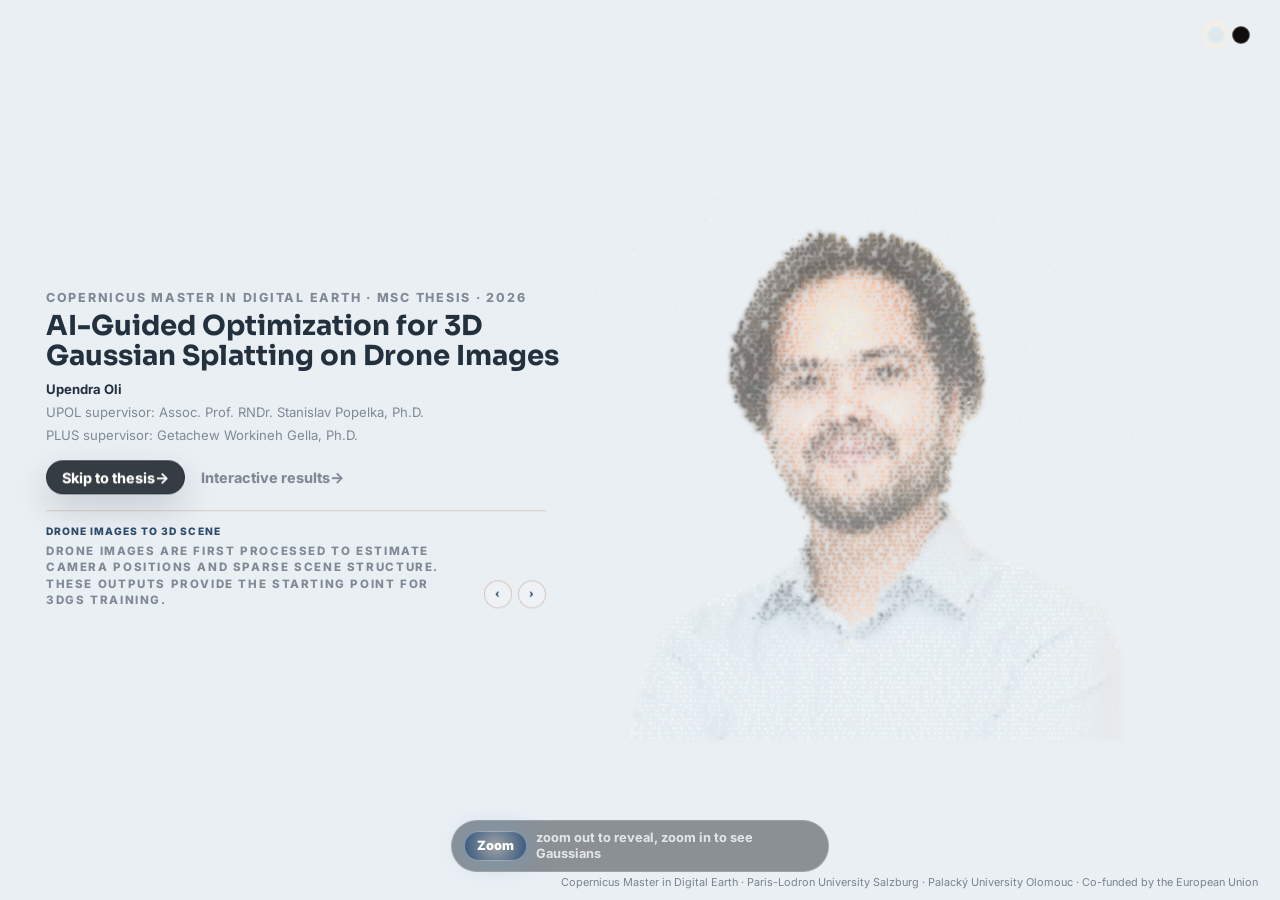
==== commit 4bfa35d0: "supervisor section updated" ====
--- a/index.html
+++ b/index.html
@@ -21,7 +21,8 @@
         <h1>AI-Guided Optimization for 3D Gaussian Splatting on Drone Images</h1>
         <div class="portal-meta">
           <strong>Upendra Oli</strong>
-          <span>Supervisor: Dr. Stanislav Popelka &middot; Dr. Getachew Workineh Gella</span>
+          <span>UPOL supervisor: Assoc. Prof. RNDr. Stanislav Popelka, Ph.D.</span>
+          <span>PLUS supervisor: Getachew Workineh Gella, Ph.D.</span>
         </div>
         <div class="portal-title-actions" role="group" aria-label="Home page actions">
           <a href="pages/thesis.html">Skip to thesis <span aria-hidden="true">&rarr;</span></a>
--- a/css/styles.css
+++ b/css/styles.css
@@ -1687,11 +1687,15 @@
 }
 
 .figure-modal {
-  width: min(1180px, calc(100vw - 32px));
+  position: fixed;
+  inset: 50% auto auto 50%;
+  transform: translate(-50%, -50%);
+  width: min(1320px, calc(100vw - 28px));
   max-height: calc(100vh - 32px);
-  padding: 12px;
-  border: 1px solid var(--line);
-  background: var(--surface);
+  margin: 0;
+  padding: 56px 12px 12px;
+  border: 1px solid #d4e0e4;
+  background: #ffffff;
   box-shadow: var(--shadow);
 }
 
@@ -1703,24 +1707,71 @@
   margin: 0;
 }
 
+.figure-modal-canvas {
+  overflow: hidden;
+  width: 100%;
+  max-height: calc(100vh - 142px);
+  background: #ffffff;
+  border: 1px solid #edf2f4;
+  cursor: zoom-in;
+  touch-action: none;
+}
+
+.figure-modal-canvas.has-document {
+  overflow: auto;
+  height: calc(100vh - 142px);
+  cursor: default;
+  touch-action: auto;
+}
+
+.figure-modal-canvas.is-zoomed {
+  cursor: grab;
+}
+
+.figure-modal-canvas.is-zoomed:active {
+  cursor: grabbing;
+}
+
 .figure-modal img {
+  display: block;
   width: 100%;
-  max-height: calc(100vh - 120px);
+  max-height: calc(100vh - 144px);
   object-fit: contain;
-  background: var(--surface-soft);
+  background: #ffffff;
+  transform-origin: center center;
+  transition: transform 0.12s ease;
+  user-select: none;
+  -webkit-user-drag: none;
+}
+
+.figure-modal-document {
+  display: block;
+  width: 100%;
+  height: 100%;
+  min-height: min(76vh, 820px);
+  background: #ffffff;
+  border: 0;
+}
+
+.figure-modal-document[hidden],
+.figure-modal-controls[hidden] {
+  display: none;
 }
 
 .figure-modal figcaption {
-  color: var(--ink);
+  color: #1f2a30;
   font-weight: 650;
 }
 
 .figure-modal-actions {
+  position: absolute;
+  top: 12px;
+  right: 82px;
   display: flex;
   flex-wrap: wrap;
   justify-content: flex-end;
   gap: 10px;
-  margin-top: 10px;
+  margin-top: 0;
 }
 
 .figure-modal-actions[hidden] {
@@ -1749,17 +1800,71 @@
   border-color: var(--accent-primary);
 }
 
+.figure-modal-controls {
+  position: absolute;
+  top: 12px;
+  left: 12px;
+  display: flex;
+  gap: 8px;
+}
+
+.figure-modal-controls button {
+  display: inline-grid;
+  place-items: center;
+  width: 32px;
+  height: 32px;
+  color: #1f2a30;
+  background: #ffffff;
+  border: 1px solid #d4e0e4;
+  border-radius: 999px;
+  cursor: pointer;
+}
+
+.figure-modal-controls button:hover,
+.figure-modal-controls button:focus {
+  color: #ffffff;
+  background: #9a5a2e;
+  border-color: #9a5a2e;
+}
+
 .modal-close {
-  float: right;
-  margin-bottom: 8px;
+  position: absolute;
+  top: 12px;
+  right: 12px;
+  float: none;
+  margin-bottom: 0;
   padding: 6px 10px;
-  color: white;
-  background: var(--ink);
-  border: 0;
+  color: #1f2a30;
+  background: #ffffff;
+  border: 1px solid #d4e0e4;
   border-radius: 3px;
   font: inherit;
   font-size: 0.8rem;
+  font-weight: 650;
   cursor: pointer;
+}
+
+.modal-close:hover,
+.modal-close:focus {
+  color: #ffffff;
+  background: #9a5a2e;
+  border-color: #9a5a2e;
+}
+
+@media (max-width: 640px) {
+  .figure-modal {
+    padding-top: 132px;
+  }
+
+  .figure-modal-actions {
+    top: 52px;
+    right: 12px;
+    left: 12px;
+  }
+
+  .figure-modal-controls {
+    top: 92px;
+  }
 }
 
 .thesis-page {
@@ -2094,6 +2199,7 @@
 }
 
 .detail-modal {
+  position: relative;
   width: min(1040px, calc(100vw - 32px));
   max-height: calc(100vh - 32px);
   padding: 16px;
@@ -2850,9 +2956,19 @@
   gap: 12px;
   min-height: 100%;
   padding: 12px;
-  background: color-mix(in srgb, var(--accent-soft) 52%, var(--card-bg));
-  border: 1px solid var(--border-soft);
+  background:
+    linear-gradient(135deg, var(--card-bg), color-mix(in srgb, var(--accent-soft) 18%, var(--card-bg)));
+  border: 1px solid color-mix(in srgb, var(--border-soft) 72%, var(--card-bg));
   border-radius: 8px;
+  box-shadow: 0 12px 30px rgba(13, 27, 42, 0.06);
+  overflow: hidden;
+}
+
+body[data-site-theme="dark"].story-layout .output-item {
+  background:
+    linear-gradient(135deg, color-mix(in srgb, var(--card-bg) 84%, var(--bg-section-alt)), color-mix(in srgb, var(--accent-soft) 28%, var(--card-bg)));
+  border-color: color-mix(in srgb, var(--border-soft) 82%, var(--accent-soft));
+  box-shadow: 0 14px 34px rgba(0, 0, 0, 0.18);
 }
 
 .output-card-clickable {
@@ -3629,6 +3745,34 @@
   margin: 0;
   opacity: 0;
   cursor: ew-resize;
+}
+
+.compare-fullscreen-button {
+  position: absolute;
+  right: 12px;
+  bottom: 12px;
+  z-index: 5;
+  display: inline-grid;
+  place-items: center;
+  width: 36px;
+  height: 36px;
+  color: #1f2a30;
+  background: rgba(255, 255, 255, 0.9);
+  border: 1px solid rgba(212, 224, 228, 0.9);
+  border-radius: 999px;
+  box-shadow: 0 8px 24px rgba(31, 42, 48, 0.18);
+  cursor: pointer;
+}
+
+.compare-fullscreen-button:hover,
+.compare-fullscreen-button:focus {
+  color: #ffffff;
+  background: var(--accent-primary);
+  border-color: var(--accent-primary);
+}
+
+.compare-fullscreen-button i {
+  font-size: 0.92rem;
 }
 
 .image-compare::after {
@@ -3690,6 +3834,49 @@
 
 .compare-label-after {
   left: 12px;
+}
+
+.swipe-modal {
+  position: fixed;
+  inset: 50% auto auto 50%;
+  transform: translate(-50%, -50%);
+  width: min(1500px, calc(100vw - 28px));
+  max-height: calc(100vh - 32px);
+  margin: 0;
+  padding: 56px 12px 12px;
+  border: 1px solid #d4e0e4;
+  background: #ffffff;
+  box-shadow: var(--shadow);
+}
+
+.swipe-modal::backdrop {
+  background: rgba(13, 18, 24, 0.78);
+}
+
+.swipe-modal figure {
+  margin: 0;
+}
+
+.swipe-modal-body {
+  background: #ffffff;
+  border: 1px solid #edf2f4;
+}
+
+.swipe-modal .image-compare {
+  height: min(78vh, 820px);
+  background: #ffffff;
+  border-radius: 0;
+}
+
+.swipe-modal .compare-fullscreen-button {
+  display: none;
+}
+
+.swipe-modal figcaption {
+  padding-top: 10px;
+  color: #1f2a30;
+  font-size: 0.86rem;
+  font-weight: 650;
 }
 
 .conclusion-cards {
@@ -5056,8 +5243,13 @@
 }
 
 .detail-modal {
-  width: min(920px, calc(100% - 34px));
+  position: fixed;
+  inset: 50% auto auto 50%;
+  transform: translate(-50%, -50%);
+  width: min(760px, calc(100% - 34px));
   max-height: min(86vh, 820px);
+  margin: 0;
+  overflow: auto;
   padding: 0;
   border: 1px solid var(--border-soft);
   border-radius: 10px;
@@ -5067,11 +5259,9 @@
 }
 
 .detail-modal-content {
-  max-width: 780px;
-  max-height: calc(min(86vh, 820px) - 34px);
+  max-width: 100%;
   margin: 0 auto;
-  overflow: auto;
-  padding: clamp(28px, 5vw, 52px);
+  padding: clamp(26px, 4vw, 44px);
 }
 
 .detail-modal-content .section-kicker {
@@ -5092,6 +5282,34 @@
   font-size: 0.96rem;
 }
 
+.modal-action-row {
+  display: flex;
+  flex-wrap: wrap;
+  gap: 10px;
+}
+
+.modal-action-row a {
+  display: inline-flex;
+  align-items: center;
+  gap: 8px;
+  min-height: 34px;
+  padding: 0 12px;
+  color: var(--accent-primary);
+  background: color-mix(in srgb, var(--accent-soft) 42%, transparent);
+  border: 1px solid var(--border-soft);
+  border-radius: 999px;
+  font-size: 0.82rem;
+  font-weight: 700;
+  text-decoration: none;
+}
+
+.modal-action-row a:hover,
+.modal-action-row a:focus {
+  color: #ffffff;
+  background: var(--accent-primary);
+  border-color: var(--accent-primary);
+}
+
 .data-source-groups {
   display: grid;
   gap: 22px;
@@ -5305,7 +5523,6 @@
   }
 
   .detail-modal-content {
-    max-height: calc(100svh - 50px);
     padding: 28px 18px;
   }
 }
@@ -5496,6 +5713,16 @@
 .training-equation i {
   color: var(--accent-secondary);
   font-size: 0.78rem;
+}
+
+.training-equation-compact span,
+.training-equation-compact strong {
+  font-size: 0.68rem;
+  line-height: 1.35;
+}
+
+.training-equation-compact i {
+  font-size: 0.56rem;
 }
 
 .compact-step-list {
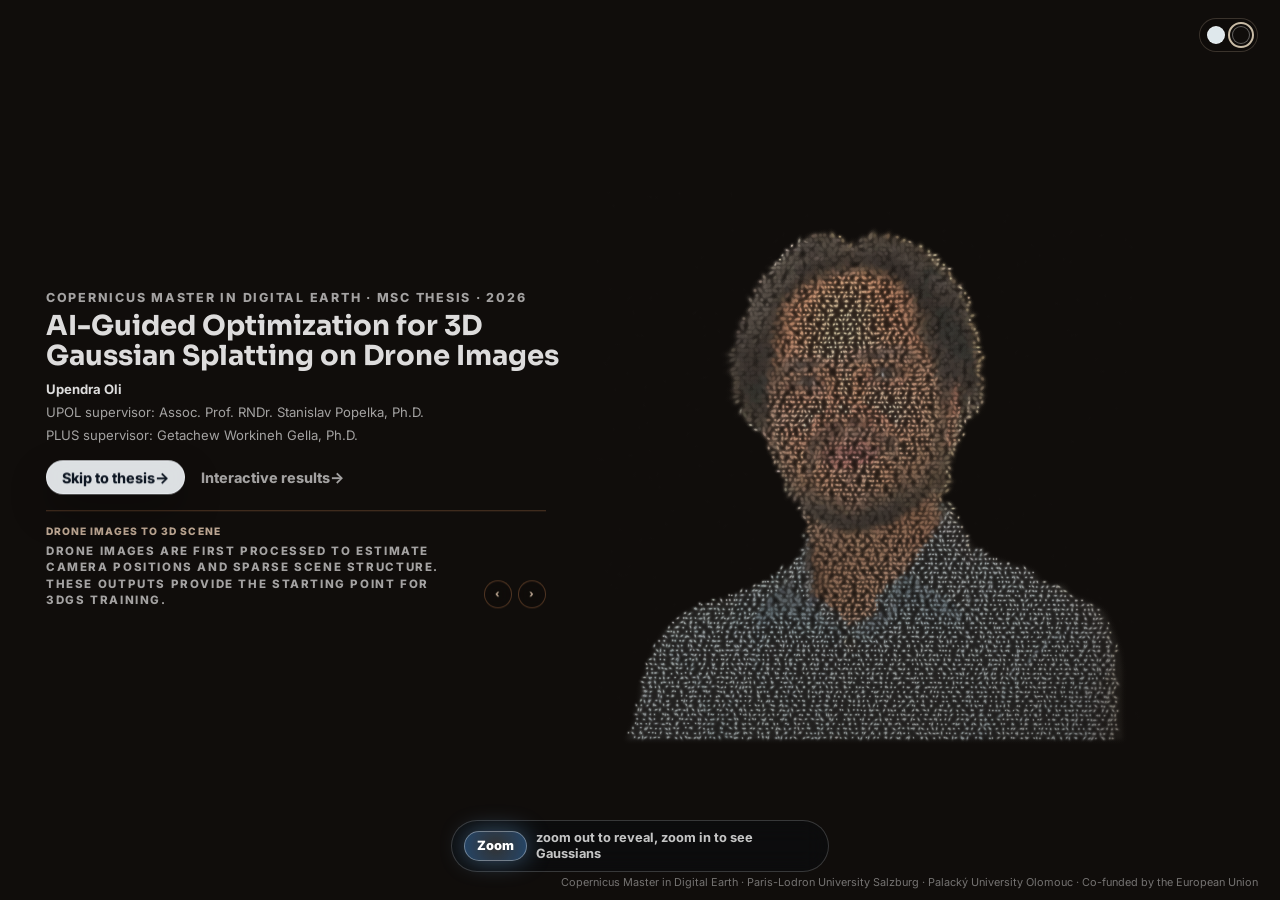
==== commit 900c1ac3: "report and backward theme compatibility with results platform." ====
--- a/index.html
+++ b/index.html
@@ -5,6 +5,15 @@
   <meta name="viewport" content="width=device-width, initial-scale=1.0">
   <title>AI-Guided 3DGS Thesis Home</title>
   <meta name="description" content="Interactive Gaussian home page for Upendra Oli's master's thesis on AI-guided 3D Gaussian Splatting optimization.">
+  <!-- Google tag (gtag.js) -->
+  <script async src="https://www.googletagmanager.com/gtag/js?id=G-BC9MPLSP0S"></script>
+  <script>
+    window.dataLayer = window.dataLayer || [];
+    function gtag(){dataLayer.push(arguments);}
+    gtag('js', new Date());
+
+    gtag('config', 'G-BC9MPLSP0S');
+  </script>
   <link rel="preconnect" href="https://fonts.googleapis.com">
   <link rel="preconnect" href="https://fonts.gstatic.com" crossorigin>
   <link rel="stylesheet" href="https://fonts.googleapis.com/css2?family=Inter:wght@400;500;600;700&family=Sora:wght@500;600;700;800&display=swap">
